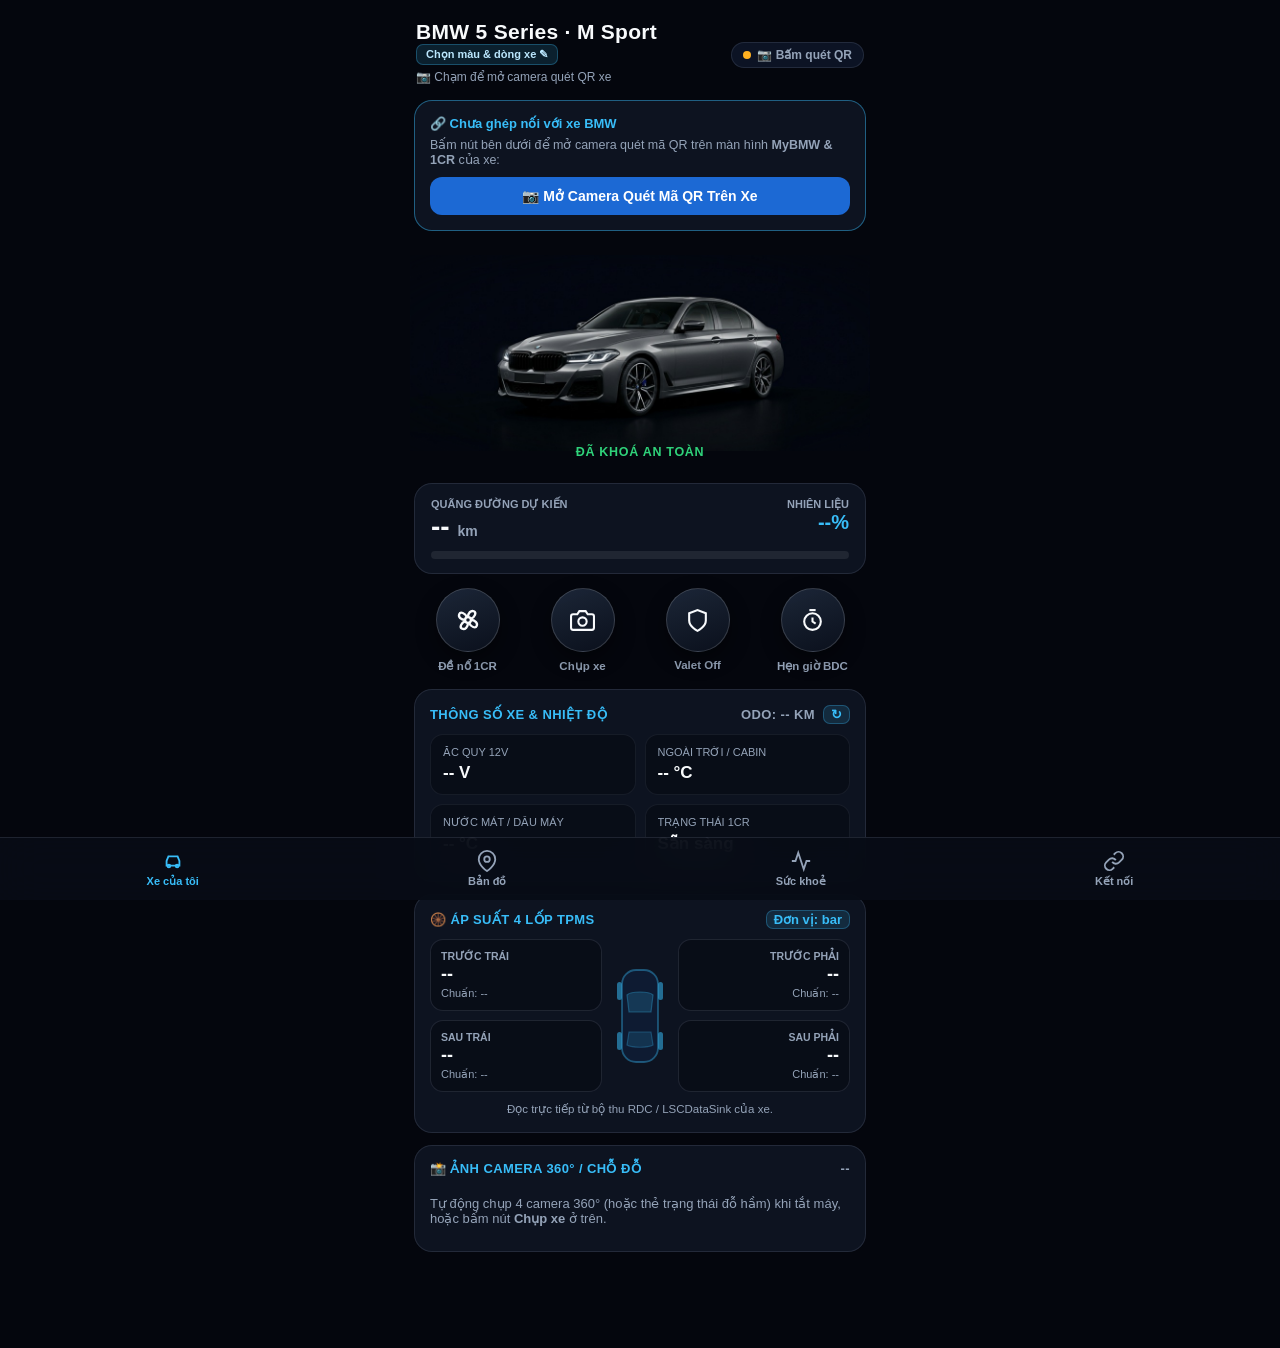
==== docs/app/index.html @ d2e85f7a "Release v0.6.1: Fix F90LCI M5 CS TrimL hero, CheckControl hood/door/lock & UDS 0x19 scan, mobile gri" ====
<!DOCTYPE html>
<html lang="vi">
<head>
<meta charset="utf-8">
<meta name="viewport" content="width=device-width,initial-scale=1,maximum-scale=1,user-scalable=no,viewport-fit=cover">
<meta name="apple-mobile-web-app-capable" content="yes">
<meta name="apple-mobile-web-app-status-bar-style" content="black-translucent">
<meta name="apple-mobile-web-app-title" content="MyBMW">
<meta name="theme-color" content="#050811">
<link rel="manifest" href="manifest.webmanifest">
<link rel="apple-touch-icon" href="icon-192.png">
<link rel="stylesheet" href="https://unpkg.com/leaflet@1.9.4/dist/leaflet.css" crossorigin="">
<link rel="stylesheet" href="styles.css?v=0.6.1">
<title>MyBMW</title>
</head>
<body>
<div class="app-shell">
  <div class="topbar">
    <div style="min-width:0;flex:1">
      <div class="car-title" id="carTitle">BMW 5 Series · M Sport</div>
      <div class="sub-meta">
        <button id="paintBadge" class="paint-chip" onclick="toggleEl('paintSheet')">🎨 Chọn màu &amp; dòng xe</button>
        <span id="updatedLabel" style="cursor:pointer" onclick="handleHeaderPairTap()">Chưa ghép nối xe</span>
      </div>
    </div>
    <div class="status-pill" style="cursor:pointer" onclick="handleHeaderPairTap()">
      <span class="dot" id="connDot"></span>
      <span id="connLabel">Chờ kết nối</span>
    </div>
  </div>

  <div id="toastBar" class="toast hidden"></div>

  <!-- Collapsible BMW Factory Model & Paint Picker Sheet -->
  <div id="paintSheet" class="glass-card hidden">
    <div class="card-head">
      <span>🎨 Mẫu xe &amp; Màu sơn hãng</span>
      <span style="cursor:pointer;color:var(--dim)" onclick="toggleEl('paintSheet')">Đóng ✕</span>
    </div>
    <div style="font-size:12px;color:var(--dim);margin-bottom:10px;line-height:1.45">
      Nếu đầu MGU đã code giao diện M5 CS (<code>F90LCI</code>) hoặc đổi màu wrap/sơn, chọn đúng dòng xe &amp; màu thực tế bên dưới — đầu MGU sẽ tự trích xuất mô hình BMW gốc và phủ đúng mã sơn hãng!
    </div>
    <div class="btn-row" style="margin-top:0;margin-bottom:10px">
      <select id="selChassis" style="flex:1.3" onchange="previewAppearanceLocal()">
        <option value="">Tự động theo đầu MGU</option>
        <option value="G30LCI">G30 LCI — 5 Series LCI</option>
        <option value="G30">G30 — 5 Series</option>
        <option value="G20LCI">G20 LCI — 3 Series LCI</option>
        <option value="G20">G20 — 3 Series</option>
        <option value="G05">G05 — X5</option>
        <option value="G06">G06 — X6</option>
        <option value="G07">G07 — X7</option>
        <option value="G01LCI">G01 LCI — X3 LCI</option>
        <option value="G01">G01 — X3</option>
        <option value="G02LCI">G02 LCI — X4 LCI</option>
        <option value="G02">G02 — X4</option>
        <option value="G22">G22 — 4 Series Coupé</option>
        <option value="G26">G26 — 4 Series Gran Coupé</option>
        <option value="G12">G12 — 7 Series</option>
        <option value="F90LCI">F90 LCI — M5 / M5 CS</option>
        <option value="G80">G80 — M3</option>
        <option value="G82">G82 — M4</option>
      </select>
      <select id="selTrim" style="flex:1" onchange="previewAppearanceLocal()">
        <option value="">Gói theo xe</option>
        <option value="m_sportpaket">M Sport</option>
        <option value="luxury_line">Luxury Line</option>
        <option value="sport_line">Sport Line</option>
        <option value="xline">xLine</option>
        <option value="clubsport">CS</option>
        <option value="base">Tiêu chuẩn</option>
      </select>
    </div>
    <div id="swatchGrid" class="swatch-grid"></div>
    <div class="btn-row" style="margin-top:12px">
      <button class="btn blue" onclick="applyAppearanceToCar(false)">Lưu &amp; Render từ đầu xe</button>
      <button class="btn" onclick="applyAppearanceToCar(true)">Mặc định MGU</button>
    </div>
  </div>

  <!-- VIEW 1: MY VEHICLE (HOME) -->
  <section id="view-home">
    <div id="unpairedBanner" class="glass-card hidden" style="margin-bottom:10px;border-color:rgba(56,189,248,0.45)">
      <div style="font-size:13px;font-weight:700;color:var(--cyan);margin-bottom:6px">🔗 Chưa ghép nối với xe BMW</div>
      <div style="font-size:12.5px;color:var(--dim);margin-bottom:10px">Bấm nút bên dưới để mở camera quét mã QR trên màn hình <b>MyBMW &amp; 1CR</b> của xe:</div>
      <button class="btn blue" style="width:100%;font-size:14px;padding:11px" onclick="startQrScan()">📷 Mở Camera Quét Mã QR Trên Xe</button>
    </div>
    <div id="kombiHint" class="kombi-hint hidden" onclick="toggleEl('paintSheet')">
      💡 Đầu xe đang code đồng hồ M5 CS? <b>Chạm chọn đúng dòng xe thật (X3 / X5 / 5 Series / 3 Series) →</b>
    </div>
    <div class="hero-stage">
      <div class="studio-glow" id="studioGlow"></div>
      <img id="heroCarImg" class="car-hero-img" src="car-studio.jpg" alt="My BMW">
      <div class="lock-banner" id="securityBanner">ĐÃ KHOÁ AN TOÀN</div>
    </div>
    <div id="securityPills" class="security-pills"></div>
    <div id="homeCcList"></div>

    <!-- Fuel & Range Card -->
    <div class="range-card">
      <div class="range-row">
        <div>
          <div style="font-size:11px;color:var(--dim);text-transform:uppercase;font-weight:700">Quãng đường dự kiến</div>
          <div class="range-big" id="rangeKm">-- <span>km</span></div>
        </div>
        <div style="text-align:right">
          <div style="font-size:11px;color:var(--dim);text-transform:uppercase;font-weight:700">Nhiên liệu</div>
          <div style="font-size:20px;font-weight:800;color:var(--cyan)" id="fuelPct">--%</div>
        </div>
      </div>
      <div class="fuel-track"><div class="fuel-fill" id="fuelFill"></div></div>
    </div>

    <!-- 4 Circular MyBMW Remote Controls -->
    <div class="action-dock">
      <div class="act-item">
        <button class="act-btn" id="btn1cr" onclick="handle1crTap()">
          <svg id="fanIcon" width="28" height="28" viewBox="0 0 24 24" fill="none" stroke="currentColor" stroke-width="2">
            <circle cx="12" cy="12" r="2.5"/>
            <path d="M12 9.5C12 6 14.5 3.5 17 4.5C19.5 5.5 18 9.5 14.5 11"/>
            <path d="M14.5 12C18 12 20.5 14.5 19.5 17C18.5 19.5 14.5 18 13 14.5"/>
            <path d="M12 14.5C12 18 9.5 20.5 7 19.5C4.5 18.5 6 14.5 9.5 13"/>
            <path d="M9.5 12C6 12 3.5 9.5 4.5 7C5.5 4.5 9.5 6 11 9.5"/>
          </svg>
        </button>
        <div class="act-label" id="lbl1cr">Đề nổ 1CR</div>
      </div>

      <div class="act-item">
        <button class="act-btn" onclick="sendCmd('snap_now')">
          <svg width="25" height="25" viewBox="0 0 24 24" fill="none" stroke="currentColor" stroke-width="2">
            <path d="M23 19a2 2 0 0 1-2 2H3a2 2 0 0 1-2-2V8a2 2 0 0 1 2-2h4l2-3h6l2 3h4a2 2 0 0 1 2 2z"/>
            <circle cx="12" cy="13" r="4"/>
          </svg>
        </button>
        <div class="act-label">Chụp xe</div>
      </div>

      <div class="act-item">
        <button class="act-btn" id="btnValet" onclick="sendCmd('valet_toggle')">
          <svg width="25" height="25" viewBox="0 0 24 24" fill="none" stroke="currentColor" stroke-width="2">
            <path d="M12 22s8-4 8-10V5l-8-3-8 3v7c0 6 8 10 8 10z"/>
          </svg>
        </button>
        <div class="act-label" id="lblValet">Valet Off</div>
      </div>

      <div class="act-item">
        <button class="act-btn" id="btnTimerQuick" onclick="openTimerSheet()">
          <svg width="25" height="25" viewBox="0 0 24 24" fill="none" stroke="currentColor" stroke-width="2">
            <circle cx="12" cy="13" r="8"/>
            <polyline points="12 9 12 13 15 15"/>
            <line x1="9" y1="2" x2="15" y2="2"/>
          </svg>
        </button>
        <div class="act-label" id="lblTimer">Hẹn giờ BDC</div>
      </div>
    </div>

    <!-- Timer Quick Card (collapsible) -->
    <div id="timerSheet" class="glass-card hidden">
      <div class="card-head">
        <span>⏰ Hẹn giờ khởi hành 1CR (Hộp BDC/IHKA)</span>
        <span style="cursor:pointer;color:var(--dim)" onclick="toggleEl('timerSheet')">Đóng</span>
      </div>
      <div style="font-size:12.5px;color:var(--dim);margin-bottom:8px">
        Lưu trực tiếp xuống hộp BDC/IHKA của xe — tới giờ tự thức dậy đề nổ máy làm mát cabin kể cả khi đầu MGU đã tắt điện ngủ 0W.
      </div>
      <div class="btn-row">
        <input type="time" id="timerInput" value="07:30" style="flex:1">
        <button class="btn blue" onclick="applyTimer()">Lưu hẹn giờ</button>
        <button class="btn" onclick="cancelTimer()">Tắt hẹn</button>
      </div>
      <div class="switch-row" style="margin-top:6px">
        <span>Tự động nạp lại giờ này mỗi lần tắt máy</span>
        <input type="checkbox" id="chkAutoSync" onchange="saveTimerPrefs()">
      </div>
    </div>

    <!-- Vehicle Vitals Grid -->
    <div class="glass-card">
      <div class="card-head">
        <span>Thông số xe &amp; Nhiệt độ</span>
        <span style="display:flex;align-items:center;gap:8px">
          <span id="odoText" style="color:var(--dim)">ODO: -- km</span>
          <button class="mini-refresh" onclick="sendCmd('status')" title="Đọc lại UDS từ xe">↻</button>
        </span>
      </div>
      <div class="metrics-grid">
        <div class="metric-box"><div class="k">Ắc quy 12V</div><div class="v" id="mBat">-- V</div></div>
        <div class="metric-box"><div class="k">Ngoài trời / Cabin</div><div class="v" id="mTemp">-- °C</div></div>
        <div class="metric-box"><div class="k">Nước mát / Dầu máy</div><div class="v" id="mEngTemp">-- °C</div></div>
        <div class="metric-box"><div class="k">Trạng thái 1CR</div><div class="v" id="m1cr">Sẵn sàng</div></div>
      </div>
    </div>

    <!-- 4-Wheel TPMS Tire Pressure Card -->
    <div class="glass-card" id="tpmsCard">
      <div class="card-head">
        <span>🛞 Áp suất 4 lốp TPMS</span>
        <button type="button" class="mini-refresh" id="btnTireUnit" onclick="toggleTireUnit()">Đơn vị: bar</button>
      </div>
      <div class="tpms-stage">
        <div class="tpms-wheel" id="tpmsBoxFl">
          <div class="tpms-pos">Trước Trái</div>
          <div class="tpms-val" id="tpmsFl">--</div>
          <div class="tpms-sub" id="tpmsTgtFl">Chuẩn: --</div>
        </div>
        <div class="tpms-car-center">
          <svg width="54" height="104" viewBox="0 0 54 104" fill="none">
            <rect x="9" y="6" width="36" height="92" rx="14" stroke="#38bdf8" stroke-opacity="0.48" stroke-width="1.8" fill="rgba(28,105,212,0.12)"/>
            <path d="M14 31C18 27 36 27 40 31L38 48H16L14 31Z" fill="rgba(56,189,248,0.22)" stroke="#38bdf8" stroke-opacity="0.4" stroke-width="1.2"/>
            <path d="M16 68H38L40 81C35 84 19 84 14 81L16 68Z" fill="rgba(56,189,248,0.18)" stroke="#38bdf8" stroke-opacity="0.35" stroke-width="1.2"/>
            <rect x="4" y="18" width="5" height="18" rx="2.5" fill="#38bdf8" fill-opacity="0.65"/>
            <rect x="45" y="18" width="5" height="18" rx="2.5" fill="#38bdf8" fill-opacity="0.65"/>
            <rect x="4" y="68" width="5" height="18" rx="2.5" fill="#38bdf8" fill-opacity="0.65"/>
            <rect x="45" y="68" width="5" height="18" rx="2.5" fill="#38bdf8" fill-opacity="0.65"/>
          </svg>
        </div>
        <div class="tpms-wheel right" id="tpmsBoxFr">
          <div class="tpms-pos">Trước Phải</div>
          <div class="tpms-val" id="tpmsFr">--</div>
          <div class="tpms-sub" id="tpmsTgtFr">Chuẩn: --</div>
        </div>
        <div class="tpms-wheel" id="tpmsBoxRl">
          <div class="tpms-pos">Sau Trái</div>
          <div class="tpms-val" id="tpmsRl">--</div>
          <div class="tpms-sub" id="tpmsTgtRl">Chuẩn: --</div>
        </div>
        <div class="tpms-wheel right" id="tpmsBoxRr">
          <div class="tpms-pos">Sau Phải</div>
          <div class="tpms-val" id="tpmsRr">--</div>
          <div class="tpms-sub" id="tpmsTgtRr">Chuẩn: --</div>
        </div>
      </div>
      <div class="tpms-note" id="tpmsNote">Đọc trực tiếp từ bộ thu RDC / LSCDataSink của xe.</div>
    </div>

    <!-- Latest Parked Snapshot Card -->
    <div class="glass-card" id="latestSnapCard">
      <div class="card-head">
        <span>📸 Ảnh Camera 360° / Chỗ đỗ</span>
        <span style="display:flex;align-items:center;gap:7px">
          <span id="snapTime" style="color:var(--dim);text-transform:none;font-weight:600">--</span>
          <button id="btnZoomSnap" class="mini-refresh hidden" onclick="openSnapModal()" title="Xem toàn màn hình">🔍</button>
        </span>
      </div>
      <div id="noSnapHint" style="font-size:13px;color:var(--dim);padding:10px 0">
        Tự động chụp 4 camera 360° (hoặc thẻ trạng thái đỗ hầm) khi tắt máy, hoặc bấm nút <b>Chụp xe</b> ở trên.
      </div>
      <div id="camViewTabs" class="cam-tabs hidden">
        <button type="button" class="cam-tab active" data-cam="all" onclick="selectCamView('all')">4 Cam</button>
        <button type="button" class="cam-tab" data-cam="front" onclick="selectCamView('front')">Trước</button>
        <button type="button" class="cam-tab" data-cam="rear" onclick="selectCamView('rear')">Sau</button>
        <button type="button" class="cam-tab" data-cam="left" onclick="selectCamView('left')">Trái</button>
        <button type="button" class="cam-tab" data-cam="right" onclick="selectCamView('right')">Phải</button>
      </div>
      <div class="snap-stage" id="snapStage">
        <img id="latestSnapImg" class="snap-img hidden" alt="Vehicle snapshot" onclick="openSnapModal()">
        <div id="camQuadOverlay" class="cam-quad-overlay hidden">
          <div class="cam-quad-cell" onclick="selectCamView('front')"><span class="cam-quad-tag">Cam Trước ⤢</span></div>
          <div class="cam-quad-cell" onclick="selectCamView('rear')"><span class="cam-quad-tag">Cam Sau ⤢</span></div>
          <div class="cam-quad-cell" onclick="selectCamView('left')"><span class="cam-quad-tag">Gương Trái ⤢</span></div>
          <div class="cam-quad-cell" onclick="selectCamView('right')"><span class="cam-quad-tag">Gương Phải ⤢</span></div>
        </div>
        <div id="camSingleBadge" class="cam-single-badge hidden" onclick="openSnapModal()">Cam Trước · Chạm để phóng to 🔍</div>
      </div>
    </div>
  </section>

  <!-- VIEW 2: MAP & TRIPS -->
  <section id="view-map" class="hidden">
    <div class="glass-card">
      <div class="card-head">
        <span>📍 Vị trí đỗ xe</span>
        <span id="posSourceBadge" style="color:var(--go)">MGU NAV</span>
      </div>
      <div id="addrText" style="font-size:14px;font-weight:600;margin-bottom:10px;overflow-wrap:anywhere">Đang chờ toạ độ từ xe…</div>
      <div id="mapBox"></div>
      <div class="btn-row">
        <button class="btn blue" onclick="openExternalMaps()">🧭 Mở chỉ đường tới xe</button>
      </div>
    </div>

    <!-- Send Destination to Car (My BMW ConnectedDrive style) -->
    <div class="glass-card">
      <div class="card-head">
        <span>🚀 Gửi điểm đến lên xe (Send to Car)</span>
      </div>
      <div id="sentDestBox" class="dest-active-box hidden">
        <div style="min-width:0;flex:1">
          <div style="font-size:12.5px;font-weight:700;color:#e0f2fe" id="sentDestTitle">--</div>
          <div style="font-size:11px;color:var(--dim);margin-top:2px" id="sentDestSub">--</div>
        </div>
        <button type="button" class="mini-refresh" onclick="clearCarDestination()">✕ Xoá</button>
      </div>
      <div style="font-size:12px;color:var(--dim);margin-bottom:8px;line-height:1.4">
        Nhập tên địa điểm / địa chỉ hoặc dán toạ độ Google Maps để ghim trực tiếp lên màn hình iDrive 7 của xe:
      </div>
      <div class="btn-row" style="margin-top:0">
        <input type="text" id="inpDestQuery" style="flex:2;min-width:170px" placeholder="VD: Landmark 81, Sân bay, hoặc 10.77,106.70" onkeydown="if(event.key==='Enter')searchDestination()">
        <button type="button" class="btn blue" style="flex:0.8;min-width:92px" onclick="searchDestination()">🔍 Tìm</button>
      </div>
      <div id="destResults" style="margin-top:8px;font-size:13px"></div>
    </div>

    <div class="glass-card">
      <div class="card-head"><span>🛡️ Cài đặt giám sát Valet</span></div>
      <div class="metrics-grid">
        <div>
          <div style="font-size:12px;color:var(--dim);margin-bottom:4px">Tốc độ tối đa (km/h)</div>
          <input type="number" id="valetSpeed" value="45">
        </div>
        <div>
          <div style="font-size:12px;color:var(--dim);margin-bottom:4px">Tua máy tối đa (RPM)</div>
          <input type="number" id="valetRpm" value="3500">
        </div>
      </div>
      <div style="font-size:12px;color:var(--dim);margin:8px 0 4px">Bán kính cho phép từ chỗ đỗ (mét)</div>
      <input type="number" id="valetRadius" value="500">
      <div class="btn-row">
        <button class="btn" onclick="saveValetPrefs()">Cập nhật ngưỡng Valet</button>
      </div>
    </div>

    <div class="glass-card">
      <div class="card-head">
        <span>📊 Thống kê &amp; Lịch sử hành trình</span>
        <span id="tripCountBadge" style="color:var(--dim);text-transform:none;font-weight:600">0 chuyến</span>
      </div>
      <div id="tripSummaryGrid" class="metrics-grid hidden" style="margin-bottom:12px">
        <div class="metric-box"><div class="k">Tổng quãng đường</div><div class="v" id="tsDist">0 km</div></div>
        <div class="metric-box"><div class="k">Tổng thời gian lái</div><div class="v" id="tsTime">0 phút</div></div>
        <div class="metric-box"><div class="k">Xăng tiêu thụ</div><div class="v" id="tsFuel">--</div></div>
        <div class="metric-box"><div class="k">Điểm vận hành êm</div><div class="v" id="tsScore" style="color:var(--go)">--</div></div>
      </div>
      <div id="tripList" style="font-size:13px;color:var(--dim)">Chưa có chuyến đi nào.</div>
    </div>
  </section>

  <!-- VIEW 3: VEHICLE HEALTH, SERVICE & 1CR DIAGNOSTICS -->
  <section id="view-1cr" class="hidden">
    <div class="glass-card">
      <div class="card-head">
        <span>🩺 Sức khoẻ Hệ thống &amp; ECU</span>
        <span id="healthTimeBadge" style="color:var(--dim);text-transform:none;font-weight:600">Chỉ đọc UDS</span>
      </div>
      <div id="healthBanner" class="health-banner">
        Chưa quét phiên này · Bấm nút bên dưới để đọc trạng thái các hộp điều khiển (DME, Hộp số ZF, BDC, DSC, Điều hoà, Đồng hồ, MGU, Cam 360°).
      </div>
      <div class="btn-row" style="margin-top:0">
        <button type="button" class="btn blue" id="btnScanHealth" onclick="triggerHealthScan()">🩺 Quét sức khoẻ các hộp ECU ngay</button>
      </div>
      <div id="healthCcList" style="margin-top:8px"></div>
      <div id="ecuHealthGrid" class="ecu-grid"></div>
      <div id="dtcFaultList" style="margin-top:8px"></div>
      <div style="font-size:11.5px;color:var(--dim);margin-top:9px;line-height:1.4">
        Chẩn đoán an toàn chuẩn ISO 14229 (<code>0x19 02</code> — 100% chỉ đọc, tuyệt đối không xoá/ghi bất kỳ hộp nào). Khi tắt máy ngủ điện, hộp Động cơ (DME) &amp; Hộp số (EGS) sẽ nghỉ cho tới lúc bật khoá điện/nổ máy.
      </div>
    </div>

    <div class="glass-card">
      <div class="card-head">
        <span>🔧 Bảo dưỡng định kỳ (CBS)</span>
        <span id="svcOdoBadge" style="color:var(--dim);text-transform:none;font-weight:600">ODO: -- km</span>
      </div>
      <div id="kombiCbsBox" style="margin-bottom:6px"></div>

      <div class="svc-block">
        <div class="svc-row">
          <span style="font-size:13.5px;font-weight:700">🛢️ Dầu động cơ &amp; Lọc dầu</span>
          <span id="svcOilRemain" style="font-size:12.5px;font-weight:700;color:var(--go)">Chưa đặt mốc</span>
        </div>
        <div class="svc-track"><div id="svcOilFill" class="svc-fill" style="width:100%"></div></div>
        <div id="svcOilSub" style="font-size:11.5px;color:var(--dim);margin-bottom:8px">Đặt chu kỳ thay dầu để tự động trừ lùi theo ODO thực của xe.</div>
        <div class="btn-row" style="margin-top:0">
          <select id="selOilInterval" style="flex:1;min-width:125px" onchange="saveOilInterval()">
            <option value="7000">Chu kỳ 7.000 km</option>
            <option value="8000" selected>Chu kỳ 8.000 km</option>
            <option value="10000">Chu kỳ 10.000 km</option>
          </select>
          <button type="button" class="btn go" style="flex:1.2;font-size:13px;padding:9px 10px" onclick="resetServiceItem('oil')">✓ Vừa thay dầu xong</button>
        </div>
      </div>

      <div class="svc-block">
        <div class="svc-row">
          <span style="font-size:13.5px;font-weight:700">🔍 Kiểm tra xe định kỳ (Vehicle Check)</span>
          <span id="svcCheckRemain" style="font-size:12.5px;font-weight:700;color:var(--go)">Chưa đặt mốc</span>
        </div>
        <div class="svc-track"><div id="svcCheckFill" class="svc-fill" style="width:100%"></div></div>
        <div style="display:flex;justify-content:space-between;align-items:center;gap:8px">
          <span id="svcCheckSub" style="font-size:11.5px;color:var(--dim)">Theo dõi lọc gió, má phanh, gầm &amp; nước làm mát.</span>
          <button type="button" class="mini-refresh" style="padding:5px 10px;white-space:nowrap" onclick="resetServiceItem('check')">Đặt mốc +15.000 km</button>
        </div>
      </div>

      <div class="svc-block">
        <div class="svc-row">
          <span style="font-size:13.5px;font-weight:700">🛑 Hạn thay dầu phanh (2 năm/lần)</span>
          <span id="svcBrakeBadge" style="font-size:12px;color:var(--dim)">MM/YYYY</span>
        </div>
        <div class="btn-row" style="margin-top:4px">
          <input type="text" id="inpBrakeFluidDue" style="flex:1.3" placeholder="VD: 11/2028">
          <button type="button" class="btn" style="flex:0.8;font-size:13px;padding:9px 10px" onclick="saveBrakeFluidDate()">Lưu hạn</button>
        </div>
      </div>
    </div>

    <details class="glass-card adv-details" id="adv1crDetails">
      <summary>
        <span>🛠️ Chẩn đoán nâng cao 1CR &amp; Xuất Log</span>
        <span style="font-size:11px;color:var(--dim);text-transform:none">Mở rộng ▾</span>
      </summary>
      <div style="margin-top:12px">
        <div style="font-size:13px;color:var(--dim);line-height:1.45;margin-bottom:10px">
          Đọc trực tiếp danh sách giao diện <code>Climate / 1CR</code> của đầu MGU qua mạng (không cần chung Wi-Fi). Để hộp BDC đề nổ động cơ từ xa, xe cần <b>đóng kín cửa &amp; khoá xe từ bên ngoài</b>.
        </div>
        <div class="btn-row">
          <button class="btn blue" onclick="requestSchema()">🔍 Tải danh sách hàm Climate từ xe</button>
          <button class="btn" onclick="exportSchemaJson()">📋 Copy / Xuất Log</button>
        </div>
        <div id="schemaCards" style="margin-top:12px"></div>

        <div style="font-size:12px;color:var(--dim);margin:10px 0 4px">Interface SOME/IP:</div>
        <input type="text" id="inpIface" placeholder="de.bmw.infotainment.climate.Climate">
        <div class="btn-row">
          <input type="text" id="inpKind" value="setter" style="flex:1" placeholder="setter | method">
          <input type="text" id="inpMember" style="flex:2" placeholder="Tên trường / hàm">
        </div>
        <div style="font-size:12px;color:var(--dim);margin:8px 0 4px">Payload JSON:</div>
        <textarea id="inpPayload" rows="2">1</textarea>
        <div class="btn-row">
          <button class="btn warn" onclick="sendRaw1cr(false)">⚡ Chạy thử</button>
          <button class="btn go" onclick="sendRaw1cr(true, 'start')">📌 Ghim Nổ 1CR</button>
          <button class="btn" onclick="sendRaw1cr(true, 'stop')">📌 Ghim Tắt 1CR</button>
        </div>
        <pre id="diagOutput" class="code-box">Chưa có dữ liệu chẩn đoán.</pre>
      </div>
    </details>
  </section>

  <!-- VIEW 4: PAIRING & SETTINGS -->
  <section id="view-settings" class="hidden">
    <div class="glass-card">
      <div class="card-head"><span>🔗 Ghép nối với xe BMW (Đa thiết bị)</span></div>
      <div style="font-size:13px;color:var(--dim);line-height:1.5;margin-bottom:10px">
        Quét mã QR trên màn hình <b>MyBMW &amp; 1CR</b> của xe (cả iPhone và Android dùng chung 1 mã đều đồng bộ tức thì).<br>
        • <b>Trên iPhone:</b> Sau khi quét mở trang này trong Safari, bấm nút <b>Chia sẻ → Thêm vào MH chính</b> để dùng full màn hình như App hãng!
      </div>
      <div class="btn-row" style="margin-top:0;margin-bottom:12px">
        <button class="btn blue" style="font-size:14px;padding:11px" onclick="startQrScan()">📷 Mở Camera Quét Mã QR Trên Xe</button>
      </div>
      <div style="font-size:12px;color:var(--dim);margin-bottom:4px">Tên hiển thị tuỳ chỉnh (để trống = tự lấy theo dòng xe):</div>
      <input type="text" id="inpCarName" placeholder="Tự nhận diện từ đầu xe (VD: BMW 5 Series LCI · M Sport)" onchange="saveCarName()">
      <div class="switch-row" style="margin-top:6px">
        <span>Ưu tiên hình xe gốc trích xuất từ đầu MGU</span>
        <input type="checkbox" id="chkUseFactoryHero" checked onchange="toggleHeroPref()">
      </div>
      <div class="btn-row">
        <button class="btn" onclick="toggleEl('paintSheet');switchView('home',document.querySelectorAll('.nav-tab')[0])">🎨 Chọn màu sơn &amp; dòng xe</button>
        <button class="btn" onclick="sendCmd('refresh_hero')">🔄 Tải lại hình từ MGU</button>
      </div>

      <div style="font-size:12px;color:var(--dim);margin:10px 0 4px">Mã ghép nối xe (Pair Code hoặc Link QR):</div>
      <input type="text" id="inpPairCode" placeholder="Dán link hoặc mã ghép nối từ màn hình xe">
      <div class="btn-row">
        <button class="btn blue" onclick="applyPairInput()">Kết nối xe</button>
        <button class="btn" onclick="copyShareLink()">📋 Sao chép link sang máy thứ 2</button>
      </div>
    </div>

    <div class="glass-card" id="androidDownloadCard">
      <div class="card-head"><span>🤖 Bản cài đặt Android (.APK + Home Widget)</span></div>
      <div style="font-size:13px;color:var(--dim);margin-bottom:10px">
        Dành cho máy Android: cài bản APK riêng để có <b>Widget trạng thái xe ngoài màn hình chính</b> và dịch vụ báo động Valet chạy nền.
      </div>
      <div class="btn-row">
        <a class="btn go" style="text-align:center;text-decoration:none" href="https://github.com/marilykinson-glitch/bimmer-link/releases/latest">⬇️ Tải MyBMW-MGU.apk</a>
      </div>
    </div>
  </section>
</div>

<!-- Bottom Tab Bar -->
<nav class="bottom-nav">
  <button class="nav-tab active" onclick="switchView('home', this)">
    <svg viewBox="0 0 24 24" fill="none" stroke="currentColor" stroke-width="2"><path d="M5 17h14v-5l-2-5H7L5 12v5z"/><circle cx="7.5" cy="17.5" r="1.5"/><circle cx="16.5" cy="17.5" r="1.5"/></svg>
    <span>Xe của tôi</span>
  </button>
  <button class="nav-tab" onclick="switchView('map', this)">
    <svg viewBox="0 0 24 24" fill="none" stroke="currentColor" stroke-width="2"><path d="M21 10c0 7-9 13-9 13s-9-6-9-13a9 9 0 0 1 18 0z"/><circle cx="12" cy="10" r="3"/></svg>
    <span>Bản đồ</span>
  </button>
  <button class="nav-tab" onclick="switchView('1cr', this)">
    <svg viewBox="0 0 24 24" fill="none" stroke="currentColor" stroke-width="2"><polyline points="22 12 18 12 15 21 9 3 6 12 2 12"/></svg>
    <span>Sức khoẻ</span>
  </button>
  <button class="nav-tab" onclick="switchView('settings', this)">
    <svg viewBox="0 0 24 24" fill="none" stroke="currentColor" stroke-width="2"><path d="M10 13a5 5 0 0 0 7.54.54l3-3a5 5 0 0 0-7.07-7.07l-1.72 1.71"/><path d="M14 11a5 5 0 0 0-7.54-.54l-3 3a5 5 0 0 0 7.07 7.07l1.71-1.71"/></svg>
    <span>Kết nối</span>
  </button>
</nav>

<!-- Fullscreen Snapshot Lightbox -->
<div id="snapModal" class="snap-modal hidden" onclick="closeSnapModal()">
  <div class="snap-modal-top" onclick="event.stopPropagation()">
    <span id="snapModalTitle" style="font-size:14px;font-weight:700;color:#f8fafc">Ảnh Camera 360°</span>
    <button type="button" class="mini-refresh" style="padding:4px 11px" onclick="closeSnapModal()">✕ Đóng</button>
  </div>
  <img id="snapModalImg" src="" alt="Snapshot Zoom" onclick="toggleModalZoom(event)">
  <div id="snapModalTabs" class="cam-tabs modal-cam-tabs hidden" onclick="event.stopPropagation()">
    <button type="button" class="cam-tab active" data-cam="all" onclick="selectCamView('all')">4 Cam</button>
    <button type="button" class="cam-tab" data-cam="front" onclick="selectCamView('front')">Cam Trước</button>
    <button type="button" class="cam-tab" data-cam="rear" onclick="selectCamView('rear')">Cam Sau</button>
    <button type="button" class="cam-tab" data-cam="left" onclick="selectCamView('left')">Gương Trái</button>
    <button type="button" class="cam-tab" data-cam="right" onclick="selectCamView('right')">Gương Phải</button>
  </div>
  <div style="margin-top:8px;font-size:12px;color:#94a3b8">Chạm vào ảnh để thu/phóng 2x · Bấm các nút trên để xem riêng từng cam</div>
</div>

<!-- Web Camera QR Modal (for browsers without AndroidBridge) -->
<div id="qrWebModal" class="snap-modal hidden">
  <div style="font-size:14px;font-weight:700;margin-bottom:10px;color:#f8fafc">Hướng camera vào mã QR trên màn hình xe</div>
  <video id="qrVideo" playsinline autoplay muted style="width:92%;max-width:340px;border-radius:16px;border:2px solid #38bdf8;background:#000"></video>
  <button class="btn" style="margin-top:14px;max-width:220px" onclick="stopWebQrScan()">✕ Đóng máy quét</button>
</div>

<script src="https://unpkg.com/leaflet@1.9.4/dist/leaflet.js" crossorigin=""></script>
<script src="app.js?v=0.6.1"></script>
</body>
</html>
---- docs/app/styles.css ----
:root {
  --bg: #050811;
  --surface: rgba(17, 24, 39, 0.78);
  --surface-solid: #0f1626;
  --border: rgba(148, 163, 184, 0.16);
  --text: #f8fafc;
  --dim: #94a3b8;
  --bmw-blue: #1c69d4;
  --cyan: #38bdf8;
  --go: #2fd27a;
  --warn: #ffb020;
  --crit: #ef4444;
}

* {
  box-sizing: border-box;
  -webkit-tap-highlight-color: transparent;
  user-select: none;
}

html {
  overflow-x: hidden;
}

body {
  margin: 0;
  background: #04060d;
  color: var(--text);
  font-family: -apple-system, BlinkMacSystemFont, "SF Pro Display", "Segoe UI", Roboto, sans-serif;
  min-height: 100vh;
  padding-top: max(14px, env(safe-area-inset-top));
  padding-bottom: calc(84px + env(safe-area-inset-bottom));
  overflow-x: hidden;
  width: 100%;
}

.app-shell {
  width: 100%;
  max-width: 480px;
  margin: 0 auto;
  padding: 0 14px;
  overflow-x: hidden;
}

.topbar {
  display: flex;
  align-items: center;
  justify-content: space-between;
  gap: 8px;
  padding: 6px 2px 10px;
}

.car-title {
  font-size: 21px;
  font-weight: 800;
  letter-spacing: 0.3px;
  overflow: hidden;
  text-overflow: ellipsis;
  white-space: nowrap;
}

.status-pill {
  display: inline-flex;
  align-items: center;
  flex-shrink: 0;
  white-space: nowrap;
  gap: 6px;
  padding: 5px 11px;
  border-radius: 999px;
  font-size: 12px;
  font-weight: 600;
  background: rgba(15, 23, 42, 0.85);
  border: 1px solid var(--border);
  color: var(--dim);
}

.dot {
  width: 8px;
  height: 8px;
  border-radius: 50%;
  background: var(--dim);
}
.dot.live { background: var(--go); box-shadow: 0 0 10px var(--go); }
.dot.sleep { background: var(--cyan); }
.dot.warn { background: var(--warn); }

.sub-meta {
  font-size: 12px;
  color: var(--dim);
  display: flex;
  flex-wrap: wrap;
  align-items: center;
  gap: 5px 8px;
  margin-bottom: 6px;
}

/* Hero Car Studio */
.hero-stage {
  position: relative;
  height: 222px;
  display: flex;
  flex-direction: column;
  align-items: center;
  justify-content: flex-end;
  margin: 2px -14px 12px;
  overflow: hidden;
}

.studio-glow {
  position: absolute;
  width: 320px;
  height: 100px;
  border-radius: 50%;
  bottom: 24px;
  background: radial-gradient(ellipse, var(--car-glow, rgba(28, 105, 212, 0.36)) 0%, rgba(28, 105, 212, 0) 72%);
  transition: background 0.4s ease;
  pointer-events: none;
  z-index: 1;
}

.studio-glow.climate-on {
  background: radial-gradient(ellipse, rgba(47, 210, 122, 0.55) 0%, rgba(47, 210, 122, 0) 72%);
}

.studio-glow.alert-on {
  background: radial-gradient(ellipse, rgba(239, 68, 68, 0.58) 0%, rgba(239, 68, 68, 0) 72%);
}

.car-hero-img {
  width: 100%;
  max-width: 460px;
  height: 196px;
  object-fit: cover;
  object-position: center 54%;
  z-index: 2;
  -webkit-mask-image: radial-gradient(ellipse 84% 78% at 50% 52%, #000 58%, transparent 100%);
  mask-image: radial-gradient(ellipse 84% 78% at 50% 52%, #000 58%, transparent 100%);
  transition: transform 0.35s ease, filter 0.35s ease;
}

.car-hero-img.factory-png {
  object-fit: contain;
  object-position: center center;
  height: 176px;
  padding: 0 18px;
  -webkit-mask-image: none;
  mask-image: none;
  filter: drop-shadow(0 18px 24px rgba(0, 0, 0, 0.85));
}

.paint-chip {
  display: inline-flex;
  align-items: center;
  max-width: 100%;
  overflow: hidden;
  text-overflow: ellipsis;
  white-space: nowrap;
  gap: 5px;
  padding: 3px 9px;
  border-radius: 7px;
  font-size: 11px;
  font-weight: 600;
  background: rgba(56, 189, 248, 0.14);
  border: 1px solid rgba(56, 189, 248, 0.3);
  color: #bae6fd;
  cursor: pointer;
}

select {
  width: 100%;
  min-width: 0;
  padding: 10px 10px;
  border-radius: 11px;
  border: 1px solid var(--border);
  background: #080d19;
  color: var(--text);
  font-size: 13px;
}

.swatch-grid {
  display: grid;
  grid-template-columns: repeat(3, minmax(0, 1fr));
  gap: 7px;
}

.swatch-item {
  display: flex;
  align-items: center;
  min-width: 0;
  overflow: hidden;
  gap: 7px;
  padding: 7px 8px;
  border-radius: 10px;
  background: rgba(8, 13, 25, 0.85);
  border: 1.5px solid rgba(148, 163, 184, 0.14);
  font-size: 11px;
  font-weight: 600;
  color: #e2e8f0;
  cursor: pointer;
  text-align: left;
}
.swatch-item.selected {
  border-color: var(--cyan);
  background: rgba(28, 105, 212, 0.22);
}
.swatch-dot {
  width: 18px;
  height: 18px;
  border-radius: 50%;
  flex-shrink: 0;
  border: 1px solid rgba(255, 255, 255, 0.35);
  box-shadow: inset 0 2px 4px rgba(255, 255, 255, 0.35);
}

.mini-refresh {
  background: rgba(56, 189, 248, 0.14);
  border: 1px solid rgba(56, 189, 248, 0.3);
  color: var(--cyan);
  border-radius: 7px;
  padding: 1px 7px;
  font-size: 13px;
  font-weight: 700;
  cursor: pointer;
}

.kombi-hint {
  background: rgba(56, 189, 248, 0.11);
  border: 1px solid rgba(56, 189, 248, 0.32);
  border-radius: 12px;
  padding: 8px 12px;
  margin-bottom: 8px;
  font-size: 12px;
  line-height: 1.4;
  color: #e0f2fe;
  cursor: pointer;
}

.snap-modal {
  position: fixed;
  inset: 0;
  z-index: 200;
  background: rgba(3, 6, 14, 0.96);
  display: flex;
  flex-direction: column;
  align-items: center;
  justify-content: center;
  padding: max(14px, env(safe-area-inset-top)) 12px max(18px, env(safe-area-inset-bottom));
  overflow: auto;
}
.snap-modal-top {
  width: 100%;
  max-width: 560px;
  display: flex;
  align-items: center;
  justify-content: space-between;
  margin-bottom: 10px;
}
.snap-modal img {
  max-width: 100%;
  max-height: 72vh;
  border-radius: 12px;
  border: 1px solid rgba(148, 163, 184, 0.25);
  transition: transform 0.2s ease;
  cursor: zoom-in;
}
.snap-modal img.zoomed {
  max-width: none;
  max-height: none;
  width: 175%;
  cursor: zoom-out;
}
.cam-tabs {
  display: grid;
  grid-template-columns: repeat(5, minmax(0, 1fr));
  gap: 5px;
  margin-bottom: 9px;
}
.modal-cam-tabs {
  width: 100%;
  max-width: 520px;
  margin-top: 12px;
  margin-bottom: 0;
}
.cam-tab {
  padding: 7px 4px;
  border-radius: 9px;
  border: 1px solid rgba(148, 163, 184, 0.2);
  background: rgba(8, 13, 25, 0.88);
  color: #cbd5e1;
  font-size: 11.5px;
  font-weight: 700;
  cursor: pointer;
  white-space: nowrap;
  overflow: hidden;
  text-overflow: ellipsis;
}
.cam-tab.active {
  background: var(--bmw-blue);
  border-color: var(--cyan);
  color: #ffffff;
}
.snap-stage {
  position: relative;
  width: 100%;
}
.cam-quad-overlay {
  position: absolute;
  top: 0;
  left: 0;
  right: 0;
  height: 88.235%;
  display: grid;
  grid-template-columns: 1fr 1fr;
  grid-template-rows: 1fr 1fr;
  border-radius: 12px 12px 0 0;
  overflow: hidden;
}
.cam-quad-cell {
  position: relative;
  border: 0.5px solid rgba(148, 163, 184, 0.22);
  cursor: pointer;
}
.cam-quad-cell:active {
  background: rgba(56, 189, 248, 0.16);
}
.cam-quad-tag {
  position: absolute;
  top: 6px;
  left: 6px;
  padding: 2px 7px;
  border-radius: 6px;
  background: rgba(6, 10, 18, 0.72);
  border: 1px solid rgba(56, 189, 248, 0.35);
  color: #e0f2fe;
  font-size: 10.5px;
  font-weight: 700;
  letter-spacing: 0.2px;
}
.cam-single-badge {
  position: absolute;
  top: 8px;
  left: 8px;
  padding: 4px 10px;
  border-radius: 8px;
  background: rgba(6, 10, 18, 0.78);
  border: 1px solid rgba(56, 189, 248, 0.42);
  color: #f8fafc;
  font-size: 11.5px;
  font-weight: 700;
  cursor: pointer;
}

.lock-banner {
  z-index: 3;
  max-width: 100%;
  padding: 0 10px;
  text-align: center;
  overflow-wrap: anywhere;
  margin-top: -6px;
  margin-bottom: 4px;
  font-size: 12.5px;
  font-weight: 700;
  letter-spacing: 0.7px;
  text-transform: uppercase;
  color: var(--go);
}
.lock-banner.warn { color: var(--warn); }

/* Fuel & Range Bar */
.range-card {
  background: var(--surface);
  backdrop-filter: blur(16px);
  -webkit-backdrop-filter: blur(16px);
  border: 1px solid var(--border);
  border-radius: 18px;
  padding: 14px 16px;
  margin-bottom: 14px;
}

.range-row {
  display: flex;
  justify-content: space-between;
  align-items: baseline;
  margin-bottom: 8px;
}

.range-big {
  font-size: 28px;
  font-weight: 800;
}
.range-big span {
  font-size: 14px;
  font-weight: 600;
  color: var(--dim);
}

.fuel-track {
  height: 8px;
  border-radius: 999px;
  background: rgba(255, 255, 255, 0.08);
  overflow: hidden;
}

.fuel-fill {
  height: 100%;
  border-radius: 999px;
  background: linear-gradient(90deg, #1c69d4, #38bdf8);
  width: 0%;
  transition: width 0.5s ease;
}

/* MyBMW 4 Circular Remote Action Buttons */
.action-dock {
  display: grid;
  grid-template-columns: repeat(4, minmax(0, 1fr));
  gap: 8px;
  margin: 14px 0 16px;
}

.act-item {
  display: flex;
  flex-direction: column;
  align-items: center;
  min-width: 0;
  gap: 7px;
}

.act-btn {
  position: relative;
  width: 64px;
  height: 64px;
  border-radius: 50%;
  border: 1.5px solid rgba(255, 255, 255, 0.16);
  background: linear-gradient(160deg, rgba(30, 41, 59, 0.92), rgba(11, 17, 30, 0.95));
  color: var(--text);
  display: flex;
  align-items: center;
  justify-content: center;
  cursor: pointer;
  box-shadow: 0 8px 20px rgba(0, 0, 0, 0.45);
  transition: transform 0.15s ease, border-color 0.25s ease, background 0.25s ease;
}

.act-btn:active {
  transform: scale(0.93);
}

.act-btn.active-go {
  border-color: var(--go);
  background: radial-gradient(circle, rgba(47, 210, 122, 0.26), rgba(11, 17, 30, 0.95));
  color: var(--go);
}

.act-btn.active-warn {
  border-color: var(--warn);
  background: radial-gradient(circle, rgba(255, 176, 32, 0.25), rgba(11, 17, 30, 0.95));
  color: var(--warn);
}

.act-label {
  max-width: 100%;
  overflow: hidden;
  text-overflow: ellipsis;
  white-space: nowrap;
  font-size: 11.5px;
  font-weight: 600;
  color: var(--dim);
  text-align: center;
}

@keyframes spinFan {
  from { transform: rotate(0deg); }
  to { transform: rotate(360deg); }
}

.fan-spin {
  animation: spinFan 1.6s linear infinite;
}

/* Info Grid & Cards */
.glass-card {
  width: 100%;
  max-width: 100%;
  overflow: hidden;
  background: var(--surface);
  backdrop-filter: blur(16px);
  -webkit-backdrop-filter: blur(16px);
  border: 1px solid var(--border);
  border-radius: 18px;
  padding: 15px;
  margin-bottom: 12px;
}

.card-head {
  display: flex;
  align-items: center;
  justify-content: space-between;
  gap: 8px;
  font-size: 13px;
  font-weight: 700;
  color: var(--cyan);
  text-transform: uppercase;
  letter-spacing: 0.4px;
  margin-bottom: 10px;
}
.card-head > :first-child {
  min-width: 0;
  flex: 1;
}
.card-head > :last-child {
  flex-shrink: 0;
  white-space: nowrap;
}

.metrics-grid {
  display: grid;
  grid-template-columns: minmax(0, 1fr) minmax(0, 1fr);
  gap: 9px;
}

.metric-box {
  min-width: 0;
  overflow: hidden;
  display: flex;
  flex-direction: column;
  justify-content: space-between;
  background: rgba(8, 12, 22, 0.72);
  border: 1px solid rgba(148, 163, 184, 0.1);
  border-radius: 13px;
  padding: 11px 12px;
}

.metric-box .k {
  font-size: 11px;
  color: var(--dim);
  text-transform: uppercase;
  overflow: hidden;
  text-overflow: ellipsis;
  white-space: nowrap;
}

.metric-box .v {
  font-size: 17px;
  font-weight: 700;
  margin-top: 4px;
  overflow: hidden;
  text-overflow: ellipsis;
  white-space: nowrap;
}

.snap-img {
  width: 100%;
  border-radius: 12px;
  border: 1px solid var(--border);
  display: block;
}

.toast {
  padding: 10px 13px;
  border-radius: 12px;
  background: rgba(15, 23, 42, 0.92);
  border-left: 3.5px solid var(--cyan);
  font-size: 13px;
  margin-bottom: 12px;
}

/* Inputs & Buttons inside sheets/tabs */
input[type="text"], input[type="number"], input[type="time"], textarea {
  width: 100%;
  padding: 11px 12px;
  border-radius: 11px;
  border: 1px solid var(--border);
  background: #080d19;
  color: var(--text);
  font-size: 14px;
  user-select: text;
}

.btn-row {
  display: flex;
  gap: 8px;
  margin-top: 10px;
  flex-wrap: wrap;
}

.btn {
  flex: 1;
  min-width: 110px;
  padding: 11px 14px;
  border-radius: 12px;
  border: none;
  font-weight: 700;
  font-size: 14px;
  color: #fff;
  background: #1e293b;
  cursor: pointer;
}
.btn.blue { background: var(--bmw-blue); }
.btn.go { background: #059669; }
.btn.warn { background: #d97706; }
.btn.crit { background: #dc2626; }

.switch-row {
  display: flex;
  align-items: center;
  justify-content: space-between;
  padding: 10px 0;
  border-bottom: 1px solid rgba(148, 163, 184, 0.1);
  font-size: 14px;
}
.switch-row:last-child { border-bottom: none; }

.trip-item {
  display: flex;
  justify-content: space-between;
  align-items: center;
  gap: 8px;
  padding: 10px 0;
  border-bottom: 1px solid rgba(148, 163, 184, 0.1);
  font-size: 13.5px;
}
.trip-item > :first-child { min-width: 0; flex: 1; }
.trip-item > :last-child { flex-shrink: 0; white-space: nowrap; }
.trip-item:last-child { border-bottom: none; }

#mapBox {
  width: 100%;
  height: 250px;
  border-radius: 14px;
  overflow: hidden;
  border: 1px solid var(--border);
  background: #090e1a;
}

/* Bottom Navigation Bar */
.bottom-nav {
  position: fixed;
  bottom: 0;
  left: 0;
  right: 0;
  background: rgba(8, 12, 22, 0.92);
  backdrop-filter: blur(20px);
  -webkit-backdrop-filter: blur(20px);
  border-top: 1px solid var(--border);
  padding: 8px 12px calc(8px + env(safe-area-inset-bottom));
  display: flex;
  justify-content: space-around;
  z-index: 50;
}

.nav-tab {
  background: none;
  border: none;
  color: var(--dim);
  font-size: 11px;
  font-weight: 600;
  display: flex;
  flex-direction: column;
  align-items: center;
  gap: 3px;
  cursor: pointer;
  padding: 4px 12px;
}
.nav-tab.active {
  color: var(--cyan);
}
.nav-tab svg {
  width: 22px;
  height: 22px;
}

.hidden { display: none !important; }
pre.code-box {
  background: #060a12;
  padding: 10px;
  border-radius: 10px;
  font-size: 11px;
  overflow-x: auto;
  color: #cbd5e1;
  max-height: 220px;
  user-select: text;
}

/* v0.6.0: 360° Check Control Security Pills */
.security-pills {
  display: flex;
  flex-wrap: wrap;
  justify-content: center;
  gap: 6px;
  margin: -4px 0 12px;
}
.sec-pill {
  display: inline-flex;
  align-items: center;
  gap: 5px;
  padding: 4px 10px;
  border-radius: 999px;
  font-size: 11.5px;
  font-weight: 600;
  background: rgba(15, 23, 42, 0.85);
  border: 1px solid rgba(148, 163, 184, 0.18);
  color: #cbd5e1;
}
.sec-pill.ok {
  border-color: rgba(47, 210, 122, 0.36);
  background: rgba(16, 48, 36, 0.55);
  color: #86efac;
}
.sec-pill.warn {
  border-color: rgba(255, 176, 32, 0.48);
  background: rgba(69, 42, 10, 0.65);
  color: #fde68a;
}
.sec-pill.crit {
  border-color: rgba(239, 68, 68, 0.65);
  background: rgba(76, 17, 24, 0.78);
  color: #fecaca;
}

/* v0.6.1: 4-Wheel TPMS Chassis Stage (overflow-proof) */
.tpms-stage {
  display: grid;
  grid-template-columns: minmax(0, 1fr) 62px minmax(0, 1fr);
  grid-template-rows: auto auto;
  gap: 9px 7px;
  align-items: center;
  margin-top: 4px;
}
.tpms-car-center {
  grid-column: 2;
  grid-row: 1 / span 2;
  display: flex;
  align-items: center;
  justify-content: center;
  opacity: 0.82;
}
.tpms-wheel {
  min-width: 0;
  overflow: hidden;
  background: rgba(8, 12, 22, 0.78);
  border: 1px solid rgba(148, 163, 184, 0.16);
  border-radius: 13px;
  padding: 10px 10px;
  transition: border-color 0.25s ease;
}
.tpms-wheel.right {
  text-align: right;
}
.tpms-wheel.ok {
  border-color: rgba(47, 210, 122, 0.35);
}
.tpms-wheel.warn {
  border-color: rgba(255, 176, 32, 0.6);
  background: rgba(58, 36, 9, 0.45);
}
.tpms-pos {
  font-size: 10.5px;
  font-weight: 700;
  text-transform: uppercase;
  color: var(--dim);
}
.tpms-val {
  font-size: 18px;
  font-weight: 800;
  margin: 2px 0;
  color: var(--text);
  white-space: nowrap;
}
.tpms-sub {
  font-size: 11px;
  color: var(--dim);
  overflow: hidden;
  text-overflow: ellipsis;
  white-space: nowrap;
}
.tpms-note {
  margin-top: 9px;
  font-size: 11.5px;
  color: var(--dim);
  text-align: center;
  line-height: 1.4;
}

/* v0.6.1: Live Check-Control Alerts & KOMBI Native CBS */
.cc-alert-row {
  display: flex;
  align-items: center;
  min-width: 0;
  overflow-wrap: anywhere;
  gap: 8px;
  padding: 8px 11px;
  margin-bottom: 8px;
  border-radius: 11px;
  font-size: 12.5px;
  font-weight: 700;
  background: rgba(66, 38, 9, 0.68);
  border: 1px solid rgba(255, 176, 32, 0.5);
  color: #fde68a;
}
.cc-alert-row.crit {
  background: rgba(76, 17, 24, 0.78);
  border-color: rgba(239, 68, 68, 0.65);
  color: #fecaca;
}
.cbs-native-row {
  display: flex;
  justify-content: space-between;
  align-items: center;
  min-width: 0;
  overflow: hidden;
  gap: 8px;
  padding: 8px 10px;
  margin-bottom: 6px;
  border-radius: 10px;
  background: rgba(8, 12, 22, 0.78);
  border: 1px solid rgba(148, 163, 184, 0.16);
  font-size: 12.5px;
}
.cbs-native-row > :first-child {
  min-width: 0;
  flex: 1;
  overflow: hidden;
  text-overflow: ellipsis;
  white-space: nowrap;
}
.cbs-native-row > :last-child {
  flex-shrink: 0;
  white-space: nowrap;
}
.cbs-native-row.ok { border-color: rgba(47, 210, 122, 0.32); }
.cbs-native-row.warn { border-color: rgba(255, 176, 32, 0.52); }
.cbs-native-row.crit { border-color: rgba(239, 68, 68, 0.62); }

/* v0.6.1: Multi-ECU Health & CBS Service Bars (overflow-proof) */
.health-banner {
  padding: 11px 13px;
  border-radius: 13px;
  background: rgba(8, 13, 25, 0.85);
  border: 1px solid rgba(148, 163, 184, 0.2);
  font-size: 13px;
  font-weight: 700;
  margin-bottom: 10px;
  line-height: 1.45;
  overflow-wrap: anywhere;
}
.health-banner.ok {
  border-color: rgba(47, 210, 122, 0.45);
  background: rgba(12, 42, 31, 0.65);
  color: #86efac;
}
.health-banner.warn {
  border-color: rgba(255, 176, 32, 0.52);
  background: rgba(66, 38, 9, 0.65);
  color: #fde68a;
}
.ecu-grid {
  display: grid;
  grid-template-columns: minmax(0, 1fr) minmax(0, 1fr);
  gap: 7px;
  margin-top: 10px;
}
.ecu-pill {
  min-width: 0;
  overflow: hidden;
  display: flex;
  align-items: center;
  justify-content: space-between;
  gap: 5px;
  padding: 8px 9px;
  border-radius: 11px;
  background: rgba(8, 12, 22, 0.78);
  border: 1px solid rgba(148, 163, 184, 0.14);
  font-size: 11.5px;
}
.ecu-pill .nm {
  min-width: 0;
  flex: 1;
  font-weight: 600;
  color: #e2e8f0;
  overflow: hidden;
  text-overflow: ellipsis;
  white-space: nowrap;
}
.ecu-pill .st {
  font-weight: 700;
  font-size: 10.5px;
  flex-shrink: 0;
  white-space: nowrap;
}
.ecu-pill.ok { border-color: rgba(47, 210, 122, 0.32); }
.ecu-pill.ok .st { color: var(--go); }
.ecu-pill.warn { border-color: rgba(255, 176, 32, 0.5); }
.ecu-pill.warn .st { color: var(--warn); }
.ecu-pill.crit { border-color: rgba(239, 68, 68, 0.6); }
.ecu-pill.crit .st { color: var(--crit); }
.ecu-pill.dim .st { color: var(--dim); }

.dtc-item {
  display: flex;
  justify-content: space-between;
  align-items: center;
  min-width: 0;
  overflow: hidden;
  gap: 8px;
  padding: 8px 10px;
  margin-top: 6px;
  border-radius: 10px;
  background: rgba(45, 14, 20, 0.55);
  border: 1px solid rgba(239, 68, 68, 0.35);
  font-size: 12px;
}
.dtc-item > :first-child {
  min-width: 0;
  flex: 1;
  overflow: hidden;
  text-overflow: ellipsis;
  white-space: nowrap;
}
.dtc-item > :last-child {
  flex-shrink: 0;
  white-space: nowrap;
}

.svc-block {
  padding: 10px 0;
  border-bottom: 1px solid rgba(148, 163, 184, 0.12);
}
.svc-block:last-child { border-bottom: none; padding-bottom: 0; }
.svc-row {
  display: flex;
  justify-content: space-between;
  align-items: baseline;
  margin-bottom: 6px;
}
.svc-track {
  height: 7px;
  border-radius: 999px;
  background: rgba(255, 255, 255, 0.08);
  overflow: hidden;
  margin-bottom: 8px;
}
.svc-fill {
  height: 100%;
  border-radius: 999px;
  background: linear-gradient(90deg, #059669, #2fd27a);
  transition: width 0.4s ease;
}
.svc-fill.warn { background: linear-gradient(90deg, #d97706, #fbbf24); }
.svc-fill.crit { background: linear-gradient(90deg, #dc2626, #f87171); }

/* v0.6.0: Send Destination to Car & Trip Summary */
.dest-active-box {
  padding: 10px 12px;
  border-radius: 12px;
  background: rgba(28, 105, 212, 0.18);
  border: 1px solid rgba(56, 189, 248, 0.4);
  margin-bottom: 10px;
  display: flex;
  justify-content: space-between;
  align-items: center;
  gap: 8px;
}
.dest-item {
  display: flex;
  justify-content: space-between;
  align-items: center;
  gap: 10px;
  padding: 9px 0;
  border-bottom: 1px solid rgba(148, 163, 184, 0.12);
}
.dest-item:last-child { border-bottom: none; }

details.adv-details > summary {
  list-style: none;
  cursor: pointer;
  display: flex;
  align-items: center;
  justify-content: space-between;
  font-size: 13px;
  font-weight: 700;
  color: var(--cyan);
  text-transform: uppercase;
  letter-spacing: 0.5px;
}
details.adv-details > summary::-webkit-details-marker { display: none; }
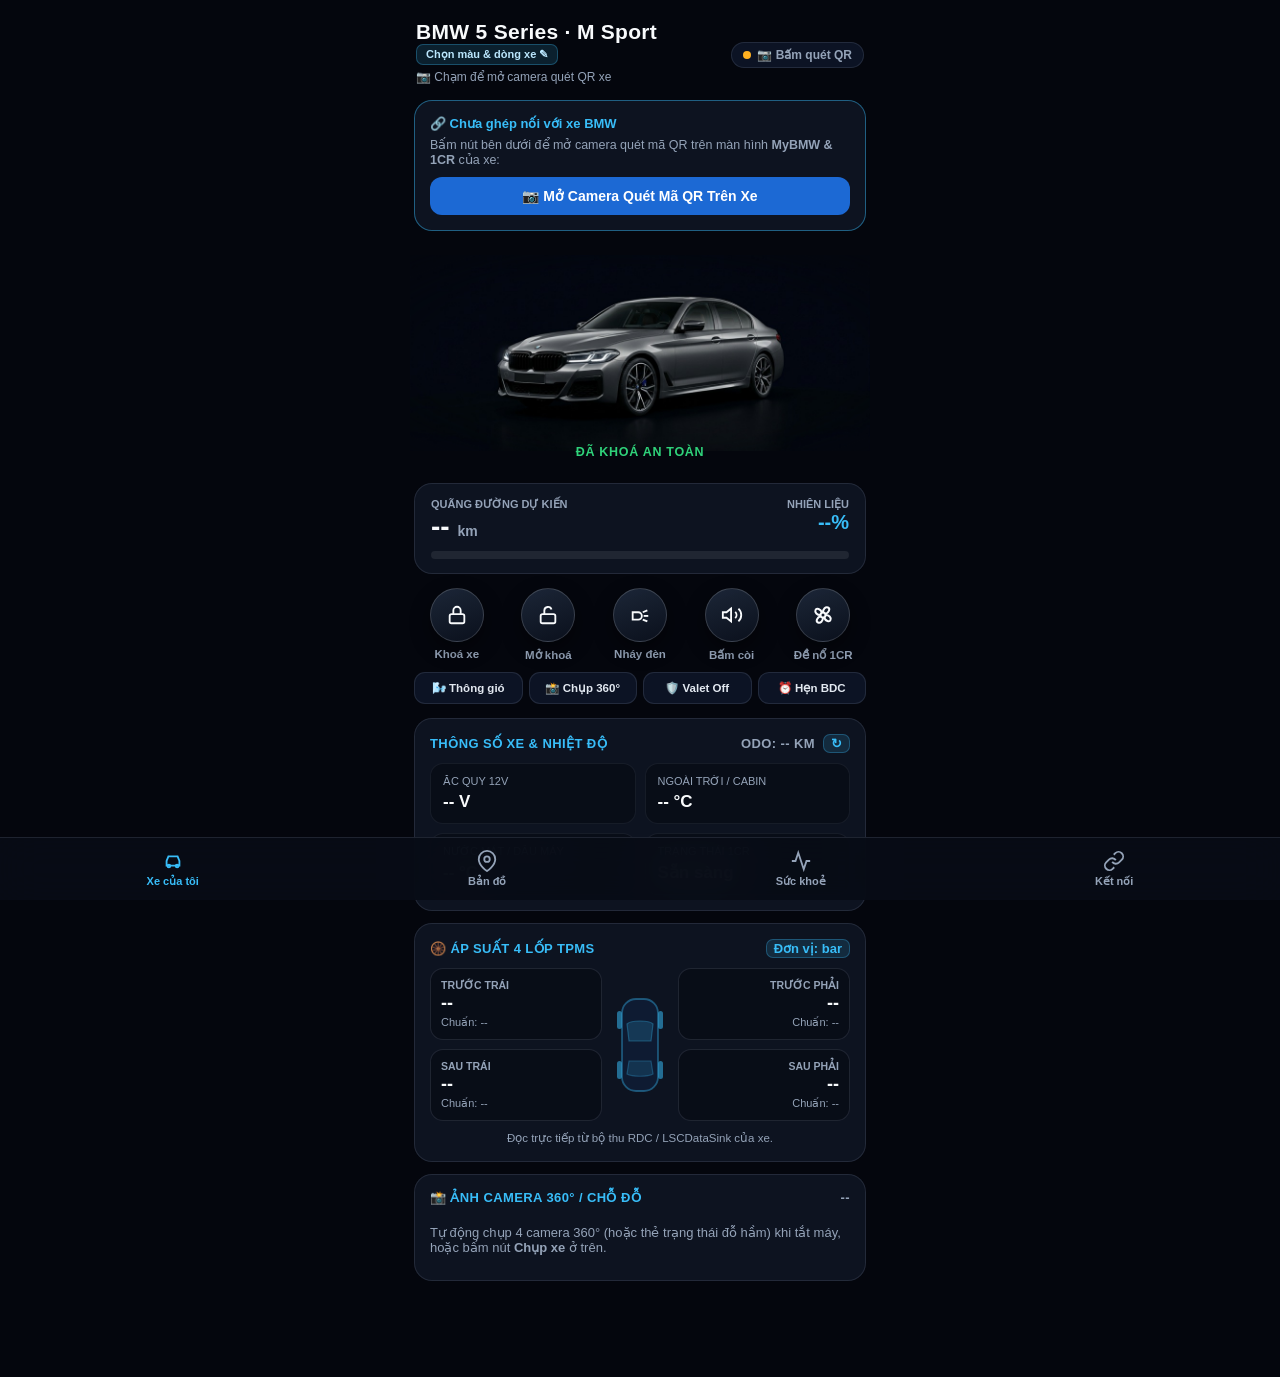
==== commit ac519339: "v0.6.2: Fix 360 snapshot local timezone, Option 302 DWA persistence, Lock/Unlock/Light/Horn/Vent & P" ====
--- a/docs/app/index.html
+++ b/docs/app/index.html
@@ -10,7 +10,7 @@
 <link rel="manifest" href="manifest.webmanifest">
 <link rel="apple-touch-icon" href="icon-192.png">
 <link rel="stylesheet" href="https://unpkg.com/leaflet@1.9.4/dist/leaflet.css" crossorigin="">
-<link rel="stylesheet" href="styles.css?v=0.6.1">
+<link rel="stylesheet" href="styles.css?v=0.6.2">
 <title>MyBMW</title>
 </head>
 <body>
@@ -111,11 +111,54 @@
       <div class="fuel-track"><div class="fuel-fill" id="fuelFill"></div></div>
     </div>
 
-    <!-- 4 Circular MyBMW Remote Controls -->
+    <!-- 5 Circular MyBMW Remote Controls (Official My BMW Layout) -->
     <div class="action-dock">
       <div class="act-item">
-        <button class="act-btn" id="btn1cr" onclick="handle1crTap()">
-          <svg id="fanIcon" width="28" height="28" viewBox="0 0 24 24" fill="none" stroke="currentColor" stroke-width="2">
+        <button type="button" class="act-btn" id="btnLock" onclick="handleLockTap()">
+          <svg width="22" height="22" viewBox="0 0 24 24" fill="none" stroke="currentColor" stroke-width="2">
+            <rect x="4" y="11" width="16" height="10" rx="2"/>
+            <path d="M8 11V7a4 4 0 0 1 8 0v4"/>
+          </svg>
+        </button>
+        <div class="act-label" id="lblLock">Khoá xe</div>
+      </div>
+
+      <div class="act-item">
+        <button type="button" class="act-btn" id="btnUnlock" onclick="handleUnlockTap()">
+          <svg width="22" height="22" viewBox="0 0 24 24" fill="none" stroke="currentColor" stroke-width="2">
+            <rect x="4" y="11" width="16" height="10" rx="2"/>
+            <path d="M8 11V7a4 4 0 0 1 7.8-1"/>
+          </svg>
+        </button>
+        <div class="act-label" id="lblUnlock">Mở khoá</div>
+      </div>
+
+      <div class="act-item">
+        <button type="button" class="act-btn" id="btnLight" onclick="sendCmd('flash_lights')">
+          <svg width="22" height="22" viewBox="0 0 24 24" fill="none" stroke="currentColor" stroke-width="2">
+            <path d="M4 9h6a4 4 0 0 1 0 8H4z"/>
+            <line x1="15" y1="9" x2="20" y2="7"/>
+            <line x1="16" y1="13" x2="21" y2="13"/>
+            <line x1="15" y1="17" x2="20" y2="19"/>
+          </svg>
+        </button>
+        <div class="act-label">Nháy đèn</div>
+      </div>
+
+      <div class="act-item">
+        <button type="button" class="act-btn" id="btnHorn" onclick="handleHornTap()">
+          <svg width="22" height="22" viewBox="0 0 24 24" fill="none" stroke="currentColor" stroke-width="2">
+            <polygon points="11 5 6 9 2 9 2 15 6 15 11 19 11 5"/>
+            <path d="M15.5 8.5a5 5 0 0 1 0 7"/>
+            <path d="M19 5a9.5 9.5 0 0 1 0 14"/>
+          </svg>
+        </button>
+        <div class="act-label" id="lblHorn">Bấm còi</div>
+      </div>
+
+      <div class="act-item">
+        <button type="button" class="act-btn" id="btn1cr" onclick="handle1crTap()">
+          <svg id="fanIcon" width="24" height="24" viewBox="0 0 24 24" fill="none" stroke="currentColor" stroke-width="2">
             <circle cx="12" cy="12" r="2.5"/>
             <path d="M12 9.5C12 6 14.5 3.5 17 4.5C19.5 5.5 18 9.5 14.5 11"/>
             <path d="M14.5 12C18 12 20.5 14.5 19.5 17C18.5 19.5 14.5 18 13 14.5"/>
@@ -125,36 +168,14 @@
         </button>
         <div class="act-label" id="lbl1cr">Đề nổ 1CR</div>
       </div>
-
-      <div class="act-item">
-        <button class="act-btn" onclick="sendCmd('snap_now')">
-          <svg width="25" height="25" viewBox="0 0 24 24" fill="none" stroke="currentColor" stroke-width="2">
-            <path d="M23 19a2 2 0 0 1-2 2H3a2 2 0 0 1-2-2V8a2 2 0 0 1 2-2h4l2-3h6l2 3h4a2 2 0 0 1 2 2z"/>
-            <circle cx="12" cy="13" r="4"/>
-          </svg>
-        </button>
-        <div class="act-label">Chụp xe</div>
-      </div>
-
-      <div class="act-item">
-        <button class="act-btn" id="btnValet" onclick="sendCmd('valet_toggle')">
-          <svg width="25" height="25" viewBox="0 0 24 24" fill="none" stroke="currentColor" stroke-width="2">
-            <path d="M12 22s8-4 8-10V5l-8-3-8 3v7c0 6 8 10 8 10z"/>
-          </svg>
-        </button>
-        <div class="act-label" id="lblValet">Valet Off</div>
-      </div>
-
-      <div class="act-item">
-        <button class="act-btn" id="btnTimerQuick" onclick="openTimerSheet()">
-          <svg width="25" height="25" viewBox="0 0 24 24" fill="none" stroke="currentColor" stroke-width="2">
-            <circle cx="12" cy="13" r="8"/>
-            <polyline points="12 9 12 13 15 15"/>
-            <line x1="9" y1="2" x2="15" y2="2"/>
-          </svg>
-        </button>
-        <div class="act-label" id="lblTimer">Hẹn giờ BDC</div>
-      </div>
+    </div>
+
+    <!-- 4 Quick Pro Utility Pills -->
+    <div class="quick-subdock">
+      <button type="button" class="sub-act-btn" id="btnVent" onclick="sendCmd('ventilate')">🌬️ Thông gió</button>
+      <button type="button" class="sub-act-btn" onclick="sendCmd('snap_now')">📸 Chụp 360°</button>
+      <button type="button" class="sub-act-btn" id="btnValet" onclick="sendCmd('valet_toggle')"><span id="lblValet">🛡️ Valet Off</span></button>
+      <button type="button" class="sub-act-btn" id="btnTimerQuick" onclick="openTimerSheet()"><span id="lblTimer">⏰ Hẹn BDC</span></button>
     </div>
 
     <!-- Timer Quick Card (collapsible) -->
@@ -245,6 +266,7 @@
           <button id="btnZoomSnap" class="mini-refresh hidden" onclick="openSnapModal()" title="Xem toàn màn hình">🔍</button>
         </span>
       </div>
+      <div id="homeParkMemoBadge" class="finder-badge hidden" style="margin-bottom:8px"></div>
       <div id="noSnapHint" style="font-size:13px;color:var(--dim);padding:10px 0">
         Tự động chụp 4 camera 360° (hoặc thẻ trạng thái đỗ hầm) khi tắt máy, hoặc bấm nút <b>Chụp xe</b> ở trên.
       </div>
@@ -275,10 +297,19 @@
         <span>📍 Vị trí đỗ xe</span>
         <span id="posSourceBadge" style="color:var(--go)">MGU NAV</span>
       </div>
-      <div id="addrText" style="font-size:14px;font-weight:600;margin-bottom:10px;overflow-wrap:anywhere">Đang chờ toạ độ từ xe…</div>
+      <div id="addrText" style="font-size:14px;font-weight:600;margin-bottom:8px;overflow-wrap:anywhere">Đang chờ toạ độ từ xe…</div>
+      <div class="finder-meta-row">
+        <span id="parkTimerBadge" class="finder-badge hidden">⏱️ --</span>
+        <span id="walkDistBadge" class="finder-badge hidden">📏 --</span>
+      </div>
       <div id="mapBox"></div>
       <div class="btn-row">
-        <button class="btn blue" onclick="openExternalMaps()">🧭 Mở chỉ đường tới xe</button>
+        <button type="button" class="btn blue" onclick="openExternalMaps()">🧭 Chỉ đường tới xe</button>
+        <button type="button" class="btn" onclick="locateUserOnMap()">📍 Đo từ chỗ tôi</button>
+      </div>
+      <div class="btn-row" style="margin-top:8px">
+        <input type="text" id="inpParkMemo" style="flex:2;min-width:165px" placeholder="Ghi chú đỗ hầm (VD: B2 - Cột D08)" onkeydown="if(event.key==='Enter')saveParkingMemo()">
+        <button type="button" class="btn" style="flex:0.7;min-width:78px" onclick="saveParkingMemo()">📌 Lưu</button>
       </div>
     </div>
 
@@ -527,6 +558,6 @@
 </div>
 
 <script src="https://unpkg.com/leaflet@1.9.4/dist/leaflet.js" crossorigin=""></script>
-<script src="app.js?v=0.6.1"></script>
+<script src="app.js?v=0.6.2"></script>
 </body>
 </html>
--- a/docs/app/styles.css
+++ b/docs/app/styles.css
@@ -409,12 +409,12 @@
   transition: width 0.5s ease;
 }
 
-/* MyBMW 4 Circular Remote Action Buttons */
+/* MyBMW 5 Circular Remote Action Buttons + 4 Quick Sub-Pills */
 .action-dock {
   display: grid;
-  grid-template-columns: repeat(4, minmax(0, 1fr));
-  gap: 8px;
-  margin: 14px 0 16px;
+  grid-template-columns: repeat(5, minmax(0, 1fr));
+  gap: 6px;
+  margin: 12px 0 10px;
 }
 
 .act-item {
@@ -422,13 +422,13 @@
   flex-direction: column;
   align-items: center;
   min-width: 0;
-  gap: 7px;
+  gap: 6px;
 }
 
 .act-btn {
   position: relative;
-  width: 64px;
-  height: 64px;
+  width: 54px;
+  height: 54px;
   border-radius: 50%;
   border: 1.5px solid rgba(255, 255, 255, 0.16);
   background: linear-gradient(160deg, rgba(30, 41, 59, 0.92), rgba(11, 17, 30, 0.95));
@@ -439,6 +439,63 @@
   cursor: pointer;
   box-shadow: 0 8px 20px rgba(0, 0, 0, 0.45);
   transition: transform 0.15s ease, border-color 0.25s ease, background 0.25s ease;
+}
+
+.quick-subdock {
+  display: grid;
+  grid-template-columns: repeat(4, minmax(0, 1fr));
+  gap: 6px;
+  margin: 0 0 14px;
+}
+
+.sub-act-btn {
+  min-width: 0;
+  overflow: hidden;
+  text-overflow: ellipsis;
+  white-space: nowrap;
+  padding: 8px 4px;
+  border-radius: 11px;
+  border: 1px solid var(--border);
+  background: rgba(15, 23, 42, 0.85);
+  color: #e2e8f0;
+  font-size: 11.5px;
+  font-weight: 700;
+  cursor: pointer;
+  text-align: center;
+}
+.sub-act-btn:active { transform: scale(0.96); }
+.sub-act-btn.active-go {
+  border-color: var(--go);
+  background: rgba(16, 52, 38, 0.72);
+  color: #86efac;
+}
+.sub-act-btn.active-warn {
+  border-color: var(--warn);
+  background: rgba(69, 42, 10, 0.72);
+  color: #fde68a;
+}
+
+.finder-meta-row {
+  display: flex;
+  flex-wrap: wrap;
+  gap: 6px;
+  margin-bottom: 9px;
+}
+.finder-badge {
+  display: inline-flex;
+  align-items: center;
+  max-width: 100%;
+  overflow: hidden;
+  text-overflow: ellipsis;
+  white-space: nowrap;
+  gap: 4px;
+  padding: 4px 9px;
+  border-radius: 8px;
+  font-size: 11.5px;
+  font-weight: 600;
+  background: rgba(15, 23, 42, 0.88);
+  border: 1px solid rgba(56, 189, 248, 0.3);
+  color: #bae6fd;
 }
 
 .act-btn:active {
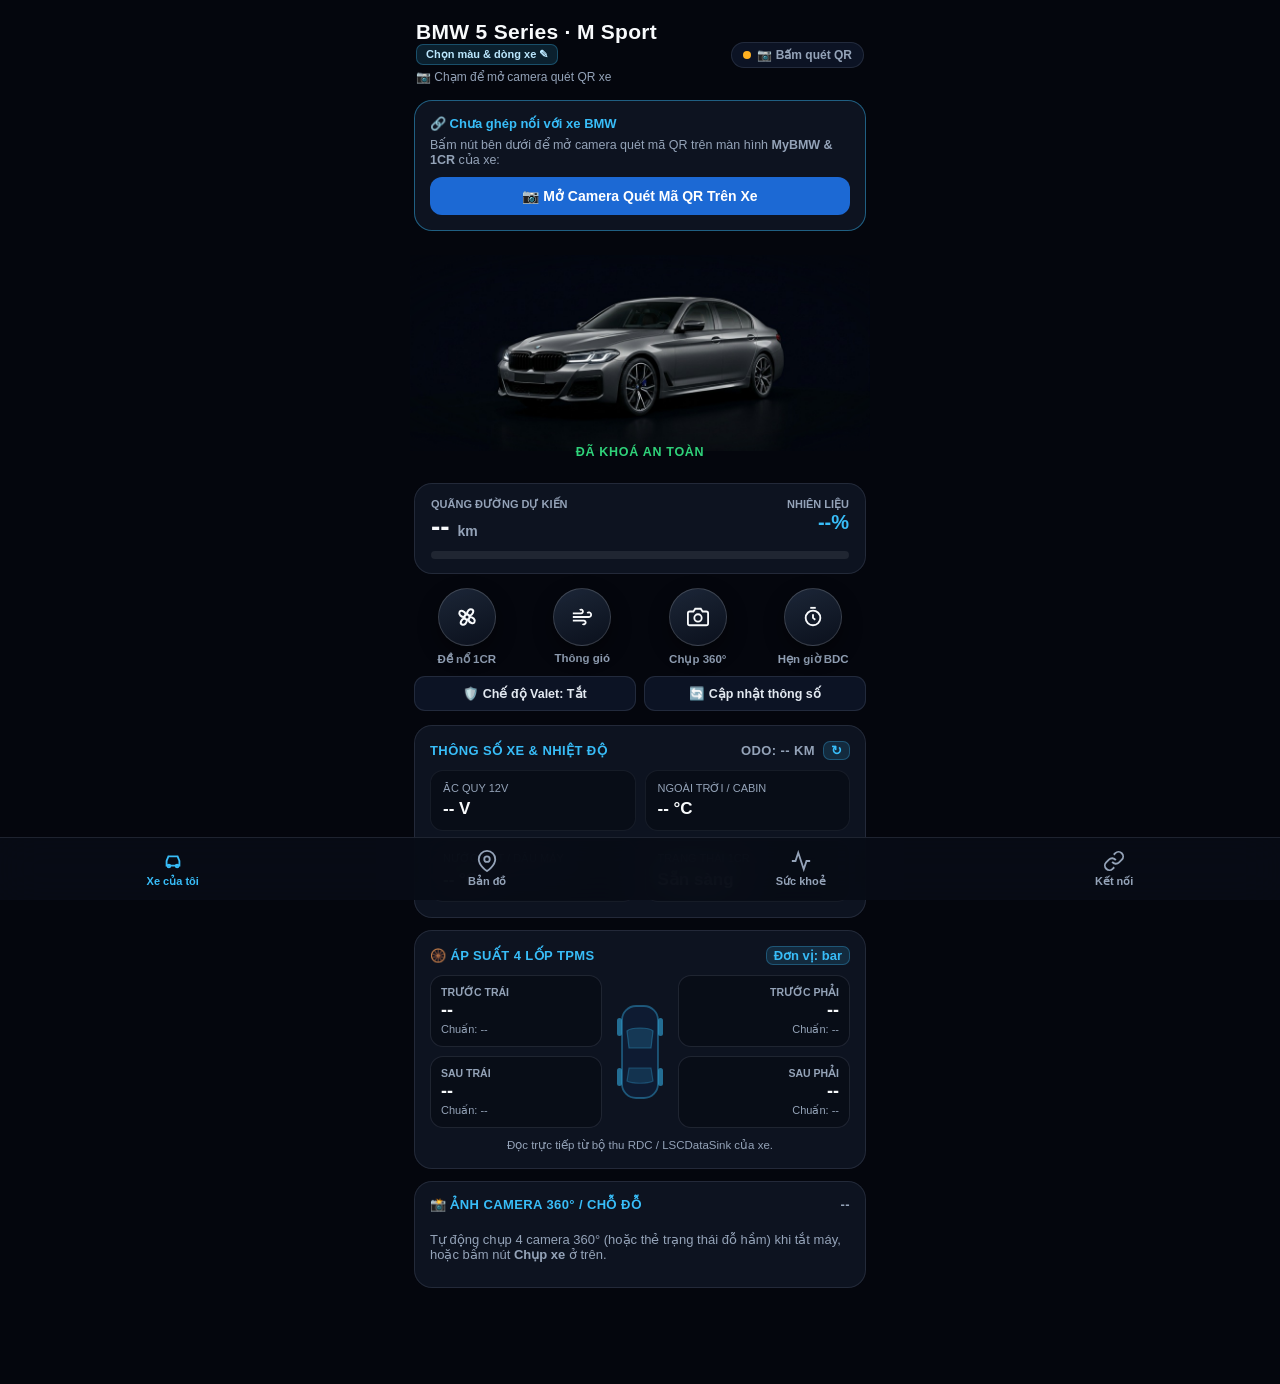
==== commit 6ae5aa27: "v0.6.4: Fix 1CR condition-3 false-active latch, 0W sleep state expiry, CKM lock bug & clean 4-button" ====
--- a/docs/app/index.html
+++ b/docs/app/index.html
@@ -10,7 +10,7 @@
 <link rel="manifest" href="manifest.webmanifest">
 <link rel="apple-touch-icon" href="icon-192.png">
 <link rel="stylesheet" href="https://unpkg.com/leaflet@1.9.4/dist/leaflet.css" crossorigin="">
-<link rel="stylesheet" href="styles.css?v=0.6.2">
+<link rel="stylesheet" href="styles.css?v=0.6.4">
 <title>MyBMW</title>
 </head>
 <body>
@@ -111,51 +111,8 @@
       <div class="fuel-track"><div class="fuel-fill" id="fuelFill"></div></div>
     </div>
 
-    <!-- 5 Circular MyBMW Remote Controls (Official My BMW Layout) -->
+    <!-- 4 Primary Native MGU Controls (100% Working Directly on HU_MGU) -->
     <div class="action-dock">
-      <div class="act-item">
-        <button type="button" class="act-btn" id="btnLock" onclick="handleLockTap()">
-          <svg width="22" height="22" viewBox="0 0 24 24" fill="none" stroke="currentColor" stroke-width="2">
-            <rect x="4" y="11" width="16" height="10" rx="2"/>
-            <path d="M8 11V7a4 4 0 0 1 8 0v4"/>
-          </svg>
-        </button>
-        <div class="act-label" id="lblLock">Khoá xe</div>
-      </div>
-
-      <div class="act-item">
-        <button type="button" class="act-btn" id="btnUnlock" onclick="handleUnlockTap()">
-          <svg width="22" height="22" viewBox="0 0 24 24" fill="none" stroke="currentColor" stroke-width="2">
-            <rect x="4" y="11" width="16" height="10" rx="2"/>
-            <path d="M8 11V7a4 4 0 0 1 7.8-1"/>
-          </svg>
-        </button>
-        <div class="act-label" id="lblUnlock">Mở khoá</div>
-      </div>
-
-      <div class="act-item">
-        <button type="button" class="act-btn" id="btnLight" onclick="sendCmd('flash_lights')">
-          <svg width="22" height="22" viewBox="0 0 24 24" fill="none" stroke="currentColor" stroke-width="2">
-            <path d="M4 9h6a4 4 0 0 1 0 8H4z"/>
-            <line x1="15" y1="9" x2="20" y2="7"/>
-            <line x1="16" y1="13" x2="21" y2="13"/>
-            <line x1="15" y1="17" x2="20" y2="19"/>
-          </svg>
-        </button>
-        <div class="act-label">Nháy đèn</div>
-      </div>
-
-      <div class="act-item">
-        <button type="button" class="act-btn" id="btnHorn" onclick="handleHornTap()">
-          <svg width="22" height="22" viewBox="0 0 24 24" fill="none" stroke="currentColor" stroke-width="2">
-            <polygon points="11 5 6 9 2 9 2 15 6 15 11 19 11 5"/>
-            <path d="M15.5 8.5a5 5 0 0 1 0 7"/>
-            <path d="M19 5a9.5 9.5 0 0 1 0 14"/>
-          </svg>
-        </button>
-        <div class="act-label" id="lblHorn">Bấm còi</div>
-      </div>
-
       <div class="act-item">
         <button type="button" class="act-btn" id="btn1cr" onclick="handle1crTap()">
           <svg id="fanIcon" width="24" height="24" viewBox="0 0 24 24" fill="none" stroke="currentColor" stroke-width="2">
@@ -168,14 +125,90 @@
         </button>
         <div class="act-label" id="lbl1cr">Đề nổ 1CR</div>
       </div>
-    </div>
-
-    <!-- 4 Quick Pro Utility Pills -->
+
+      <div class="act-item">
+        <button type="button" class="act-btn" id="btnVent" onclick="sendCmd('ventilate')">
+          <svg width="22" height="22" viewBox="0 0 24 24" fill="none" stroke="currentColor" stroke-width="2">
+            <path d="M9.59 4.59A2 2 0 1 1 11 8H2"/>
+            <path d="M12.59 19.41A2 2 0 1 0 14 16H2"/>
+            <path d="M17.73 7.73A2.5 2.5 0 1 1 19.5 12H2"/>
+          </svg>
+        </button>
+        <div class="act-label" id="lblVent">Thông gió</div>
+      </div>
+
+      <div class="act-item">
+        <button type="button" class="act-btn" id="btnSnapNow" onclick="sendCmd('snap_now')">
+          <svg width="22" height="22" viewBox="0 0 24 24" fill="none" stroke="currentColor" stroke-width="2">
+            <path d="M23 19a2 2 0 0 1-2 2H3a2 2 0 0 1-2-2V8a2 2 0 0 1 2-2h4l2-3h6l2 3h4a2 2 0 0 1 2 2z"/>
+            <circle cx="12" cy="13" r="4"/>
+          </svg>
+        </button>
+        <div class="act-label">Chụp 360°</div>
+      </div>
+
+      <div class="act-item">
+        <button type="button" class="act-btn" id="btnTimerQuick" onclick="openTimerSheet()">
+          <svg width="22" height="22" viewBox="0 0 24 24" fill="none" stroke="currentColor" stroke-width="2">
+            <circle cx="12" cy="13" r="8"/>
+            <path d="M12 9v4l2.5 2"/>
+            <path d="M9 2h6"/>
+          </svg>
+        </button>
+        <div class="act-label" id="lblTimer">Hẹn giờ BDC</div>
+      </div>
+    </div>
+
+    <!-- Optional MGU-ATM2 Hardware Controls (Auto-shown only when MGU-ATM2 module is connected) -->
+    <div id="atm2Dock" class="action-dock hidden" style="margin-top:2px">
+      <div class="act-item">
+        <button type="button" class="act-btn" id="btnLock" onclick="handleLockTap()">
+          <svg width="22" height="22" viewBox="0 0 24 24" fill="none" stroke="currentColor" stroke-width="2">
+            <rect x="4" y="11" width="16" height="10" rx="2"/>
+            <path d="M8 11V7a4 4 0 0 1 8 0v4"/>
+          </svg>
+        </button>
+        <div class="act-label" id="lblLock">Khoá xe</div>
+      </div>
+
+      <div class="act-item">
+        <button type="button" class="act-btn" id="btnUnlock" onclick="handleUnlockTap()">
+          <svg width="22" height="22" viewBox="0 0 24 24" fill="none" stroke="currentColor" stroke-width="2">
+            <rect x="4" y="11" width="16" height="10" rx="2"/>
+            <path d="M8 11V7a4 4 0 0 1 7.8-1"/>
+          </svg>
+        </button>
+        <div class="act-label" id="lblUnlock">Mở khoá</div>
+      </div>
+
+      <div class="act-item">
+        <button type="button" class="act-btn" id="btnLight" onclick="sendCmd('flash_lights')">
+          <svg width="22" height="22" viewBox="0 0 24 24" fill="none" stroke="currentColor" stroke-width="2">
+            <path d="M4 9h6a4 4 0 0 1 0 8H4z"/>
+            <line x1="15" y1="9" x2="20" y2="7"/>
+            <line x1="16" y1="13" x2="21" y2="13"/>
+            <line x1="15" y1="17" x2="20" y2="19"/>
+          </svg>
+        </button>
+        <div class="act-label">Nháy đèn</div>
+      </div>
+
+      <div class="act-item">
+        <button type="button" class="act-btn" id="btnHorn" onclick="handleHornTap()">
+          <svg width="22" height="22" viewBox="0 0 24 24" fill="none" stroke="currentColor" stroke-width="2">
+            <polygon points="11 5 6 9 2 9 2 15 6 15 11 19 11 5"/>
+            <path d="M15.5 8.5a5 5 0 0 1 0 7"/>
+            <path d="M19 5a9.5 9.5 0 0 1 0 14"/>
+          </svg>
+        </button>
+        <div class="act-label" id="lblHorn">Bấm còi</div>
+      </div>
+    </div>
+
+    <!-- 2 Wide Pro Utility Pills (Zero Truncation) -->
     <div class="quick-subdock">
-      <button type="button" class="sub-act-btn" id="btnVent" onclick="sendCmd('ventilate')">🌬️ Thông gió</button>
-      <button type="button" class="sub-act-btn" onclick="sendCmd('snap_now')">📸 Chụp 360°</button>
-      <button type="button" class="sub-act-btn" id="btnValet" onclick="sendCmd('valet_toggle')"><span id="lblValet">🛡️ Valet Off</span></button>
-      <button type="button" class="sub-act-btn" id="btnTimerQuick" onclick="openTimerSheet()"><span id="lblTimer">⏰ Hẹn BDC</span></button>
+      <button type="button" class="sub-act-btn" id="btnValet" onclick="sendCmd('valet_toggle')"><span id="lblValet">🛡️ Chế độ Valet: Tắt</span></button>
+      <button type="button" class="sub-act-btn" onclick="sendCmd('status')">🔄 Cập nhật thông số</button>
     </div>
 
     <!-- Timer Quick Card (collapsible) -->
@@ -558,6 +591,6 @@
 </div>
 
 <script src="https://unpkg.com/leaflet@1.9.4/dist/leaflet.js" crossorigin=""></script>
-<script src="app.js?v=0.6.2"></script>
+<script src="app.js?v=0.6.4"></script>
 </body>
 </html>
--- a/docs/app/styles.css
+++ b/docs/app/styles.css
@@ -409,11 +409,11 @@
   transition: width 0.5s ease;
 }
 
-/* MyBMW 5 Circular Remote Action Buttons + 4 Quick Sub-Pills */
+/* MyBMW 4 Primary Circular MGU Controls + 2 Wide Utility Pills (Zero Truncation) */
 .action-dock {
   display: grid;
-  grid-template-columns: repeat(5, minmax(0, 1fr));
-  gap: 6px;
+  grid-template-columns: repeat(4, minmax(0, 1fr));
+  gap: 10px;
   margin: 12px 0 10px;
 }
 
@@ -427,8 +427,8 @@
 
 .act-btn {
   position: relative;
-  width: 54px;
-  height: 54px;
+  width: 58px;
+  height: 58px;
   border-radius: 50%;
   border: 1.5px solid rgba(255, 255, 255, 0.16);
   background: linear-gradient(160deg, rgba(30, 41, 59, 0.92), rgba(11, 17, 30, 0.95));
@@ -443,8 +443,8 @@
 
 .quick-subdock {
   display: grid;
-  grid-template-columns: repeat(4, minmax(0, 1fr));
-  gap: 6px;
+  grid-template-columns: repeat(2, minmax(0, 1fr));
+  gap: 8px;
   margin: 0 0 14px;
 }
 
@@ -453,12 +453,12 @@
   overflow: hidden;
   text-overflow: ellipsis;
   white-space: nowrap;
-  padding: 8px 4px;
+  padding: 9px 10px;
   border-radius: 11px;
   border: 1px solid var(--border);
   background: rgba(15, 23, 42, 0.85);
   color: #e2e8f0;
-  font-size: 11.5px;
+  font-size: 12.5px;
   font-weight: 700;
   cursor: pointer;
   text-align: center;
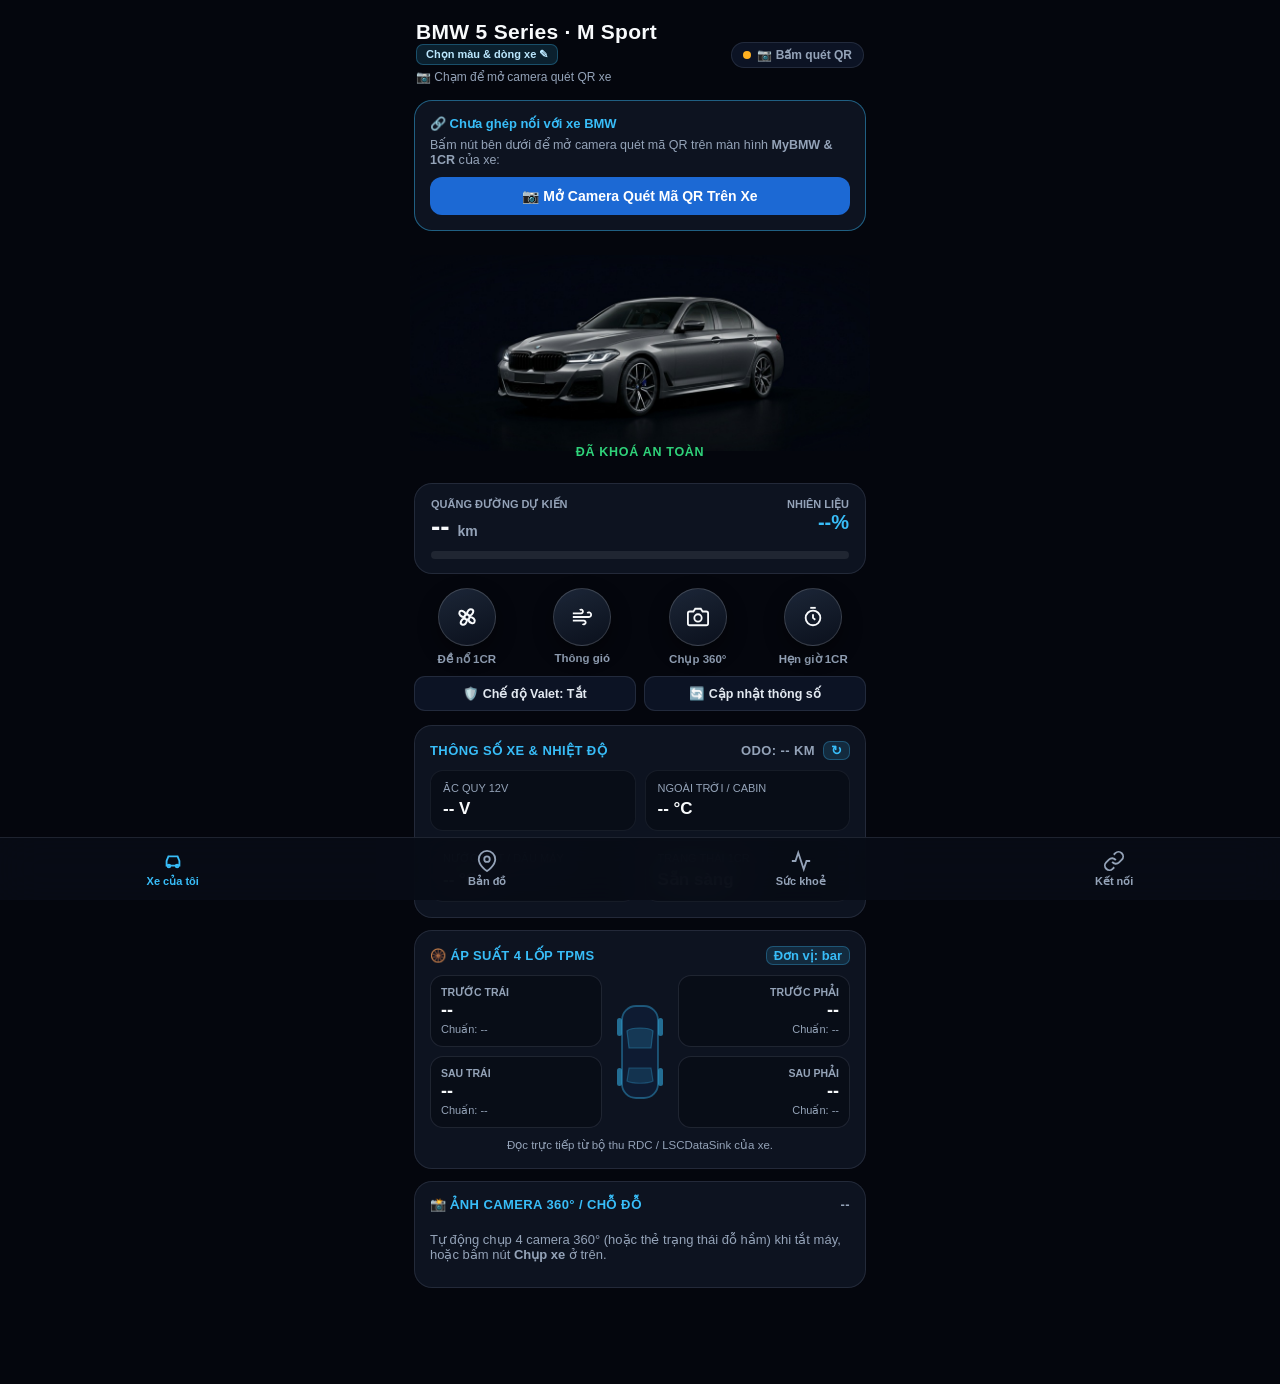
==== commit e7dccc12: "v0.6.5: fix closure/CheckControl arrays, interior lock, Vent vs 1CR, MGU timer, OSM map & Photon sea" ====
--- a/docs/app/index.html
+++ b/docs/app/index.html
@@ -10,7 +10,7 @@
 <link rel="manifest" href="manifest.webmanifest">
 <link rel="apple-touch-icon" href="icon-192.png">
 <link rel="stylesheet" href="https://unpkg.com/leaflet@1.9.4/dist/leaflet.css" crossorigin="">
-<link rel="stylesheet" href="styles.css?v=0.6.4">
+<link rel="stylesheet" href="styles.css?v=0.6.5">
 <title>MyBMW</title>
 </head>
 <body>
@@ -155,7 +155,7 @@
             <path d="M9 2h6"/>
           </svg>
         </button>
-        <div class="act-label" id="lblTimer">Hẹn giờ BDC</div>
+        <div class="act-label" id="lblTimer">Hẹn giờ 1CR</div>
       </div>
     </div>
 
@@ -214,11 +214,13 @@
     <!-- Timer Quick Card (collapsible) -->
     <div id="timerSheet" class="glass-card hidden">
       <div class="card-head">
-        <span>⏰ Hẹn giờ khởi hành 1CR (Hộp BDC/IHKA)</span>
+        <span>⏰ Hẹn giờ khởi hành 1CR &amp; Giải thích chế độ</span>
         <span style="cursor:pointer;color:var(--dim)" onclick="toggleEl('timerSheet')">Đóng</span>
       </div>
-      <div style="font-size:12.5px;color:var(--dim);margin-bottom:8px">
-        Lưu trực tiếp xuống hộp BDC/IHKA của xe — tới giờ tự thức dậy đề nổ máy làm mát cabin kể cả khi đầu MGU đã tắt điện ngủ 0W.
+      <div style="font-size:12px;color:var(--dim);margin-bottom:8px;line-height:1.45">
+        • <b>Đề nổ 1CR:</b> Nổ động cơ thật chạy lốc lạnh A/C sâu (yêu cầu tắt máy &amp; đã khoá xe từ bên ngoài).<br>
+        • <b>Thông gió:</b> Chỉ quay quạt gió tươi cabin bằng bình 12V khi tắt máy, <i>không nổ động cơ</i>.<br>
+        • <b>Hẹn giờ:</b> Tự kích 1CR đúng giờ trên MGU (và đồng bộ cổng hẹn SOME/IP nếu có). Nếu để xe ngủ 0W qua đêm chưa gắn cục đánh thức OBD-ATM2, hãy tích thêm giờ trong mục <i>Kế hoạch khởi hành</i> trên màn Điều hoà xe.
       </div>
       <div class="btn-row">
         <input type="time" id="timerInput" value="07:30" style="flex:1">
@@ -226,7 +228,7 @@
         <button class="btn" onclick="cancelTimer()">Tắt hẹn</button>
       </div>
       <div class="switch-row" style="margin-top:6px">
-        <span>Tự động nạp lại giờ này mỗi lần tắt máy</span>
+        <span>Lặp lại mỗi ngày / tự nạp lại khi tắt máy</span>
         <input type="checkbox" id="chkAutoSync" onchange="saveTimerPrefs()">
       </div>
     </div>
@@ -356,7 +358,10 @@
           <div style="font-size:12.5px;font-weight:700;color:#e0f2fe" id="sentDestTitle">--</div>
           <div style="font-size:11px;color:var(--dim);margin-top:2px" id="sentDestSub">--</div>
         </div>
-        <button type="button" class="mini-refresh" onclick="clearCarDestination()">✕ Xoá</button>
+        <div style="display:flex;gap:6px;flex-shrink:0">
+          <button type="button" class="mini-refresh" onclick="openSentDestinationMaps()">🧭 Dẫn đường</button>
+          <button type="button" class="mini-refresh" onclick="clearCarDestination()">✕ Xoá</button>
+        </div>
       </div>
       <div style="font-size:12px;color:var(--dim);margin-bottom:8px;line-height:1.4">
         Nhập tên địa điểm / địa chỉ hoặc dán toạ độ Google Maps để ghim trực tiếp lên màn hình iDrive 7 của xe:
@@ -591,6 +596,6 @@
 </div>
 
 <script src="https://unpkg.com/leaflet@1.9.4/dist/leaflet.js" crossorigin=""></script>
-<script src="app.js?v=0.6.4"></script>
+<script src="app.js?v=0.6.5"></script>
 </body>
 </html>
--- a/docs/app/styles.css
+++ b/docs/app/styles.css
@@ -689,6 +689,20 @@
   background: #090e1a;
 }
 
+#mapBox .leaflet-tile-pane {
+  filter: invert(1) hue-rotate(185deg) brightness(0.9) contrast(0.95) saturate(0.84);
+}
+
+#mapBox .leaflet-control-attribution {
+  background: rgba(8, 12, 22, 0.78) !important;
+  color: #94a3b8 !important;
+  font-size: 9.5px !important;
+}
+
+#mapBox .leaflet-control-attribution a {
+  color: #38bdf8 !important;
+}
+
 /* Bottom Navigation Bar */
 .bottom-nav {
   position: fixed;
